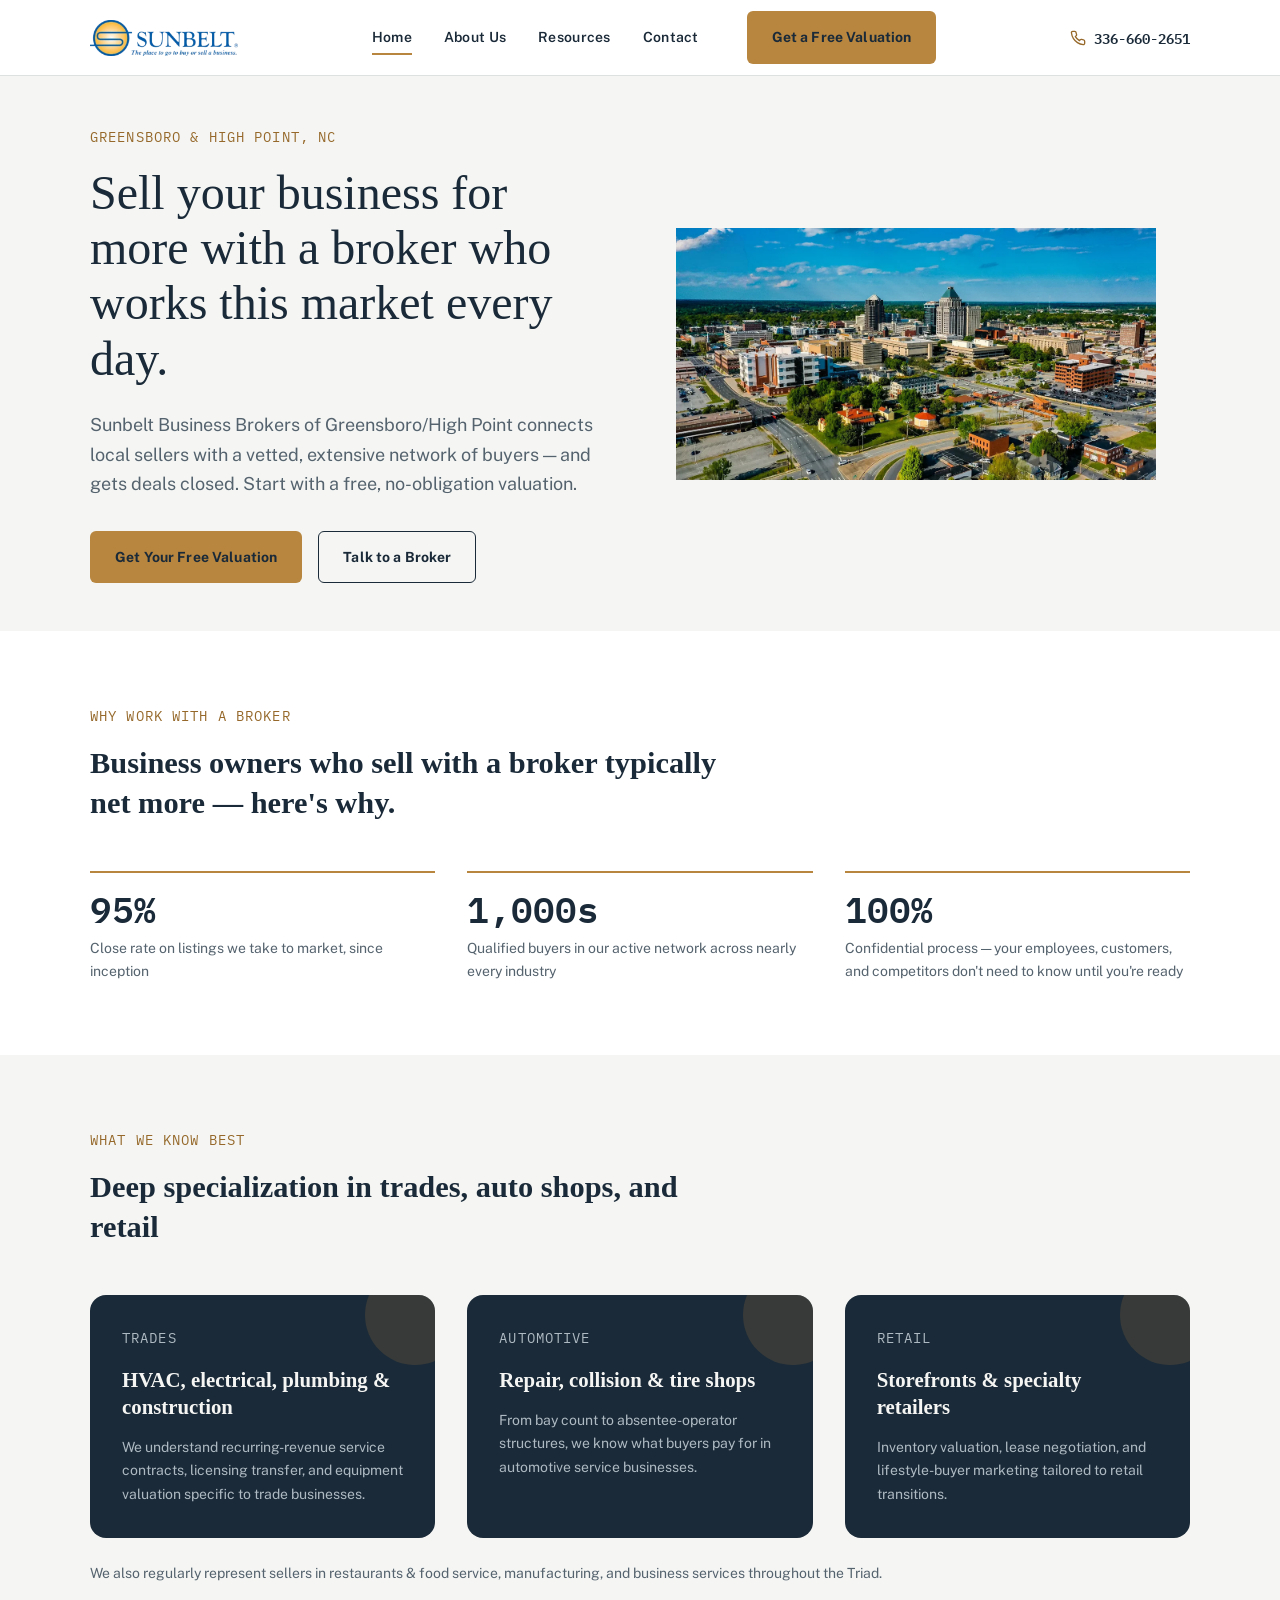
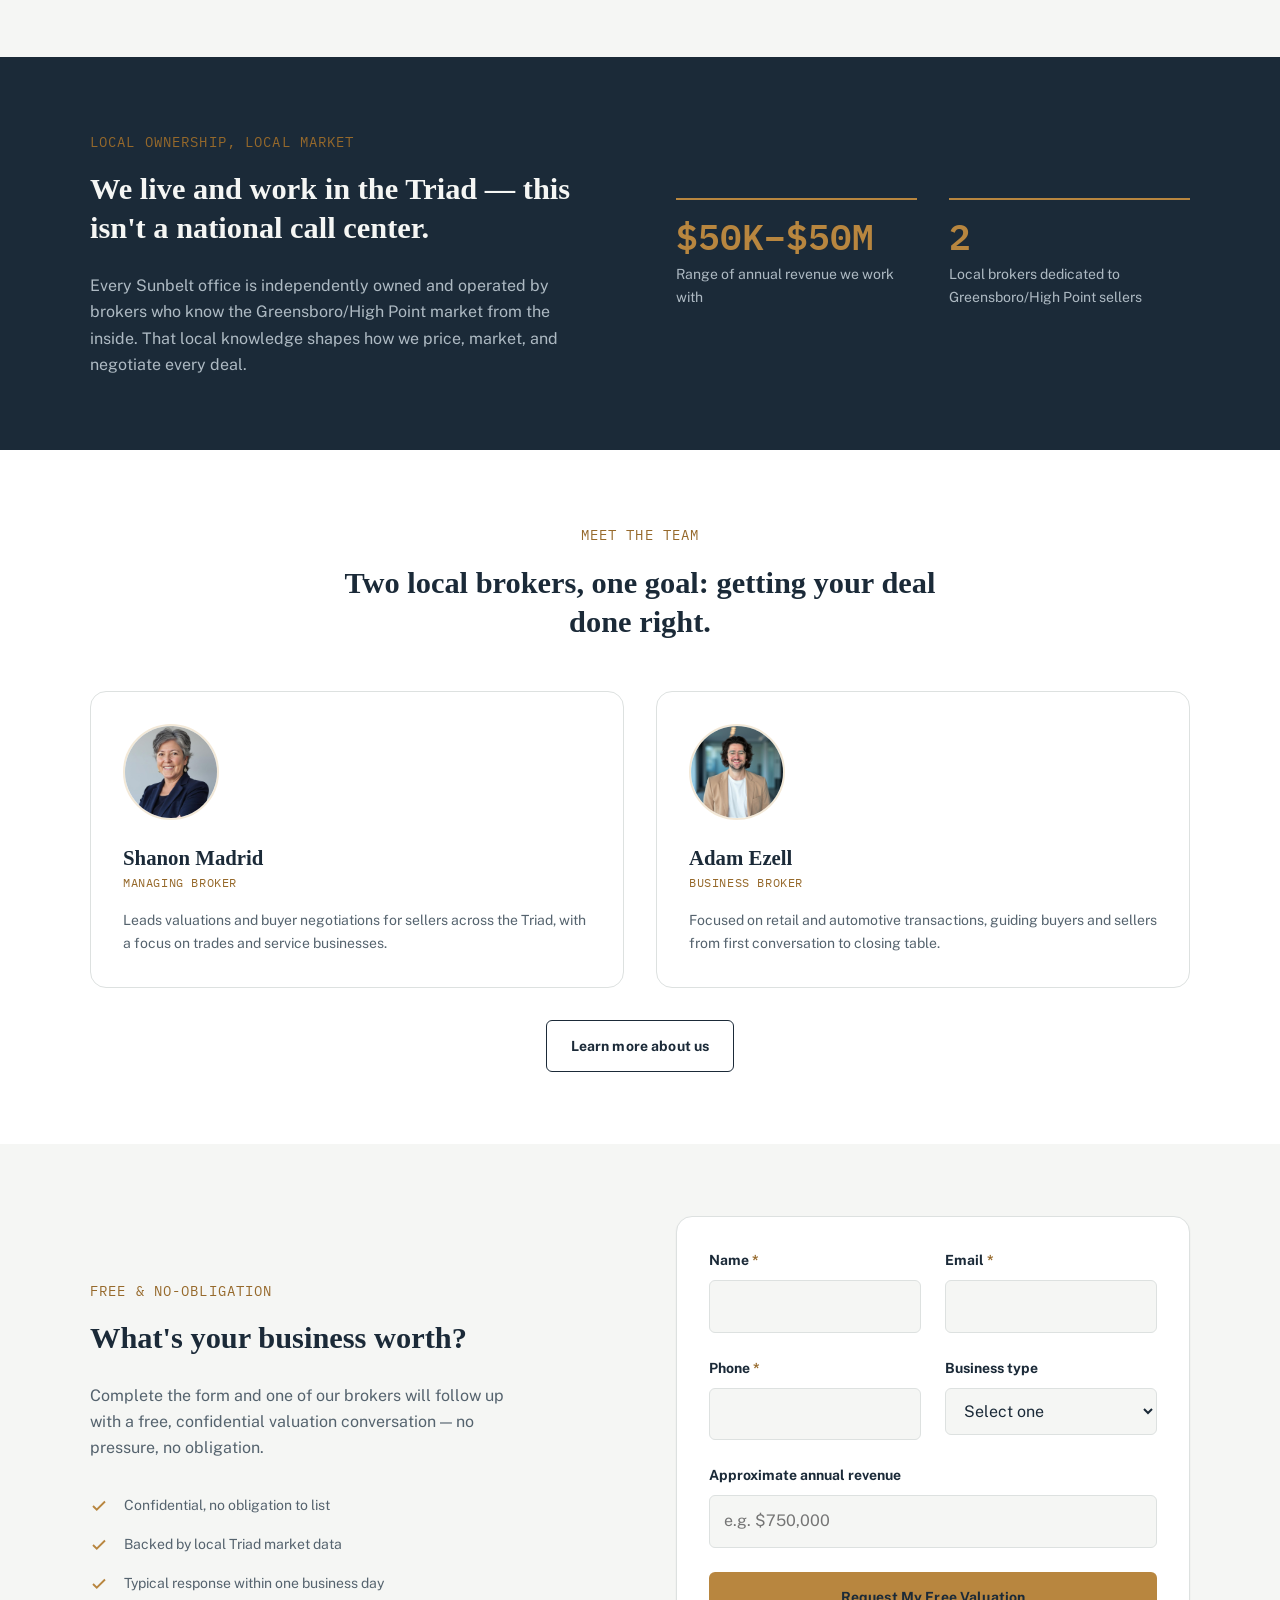
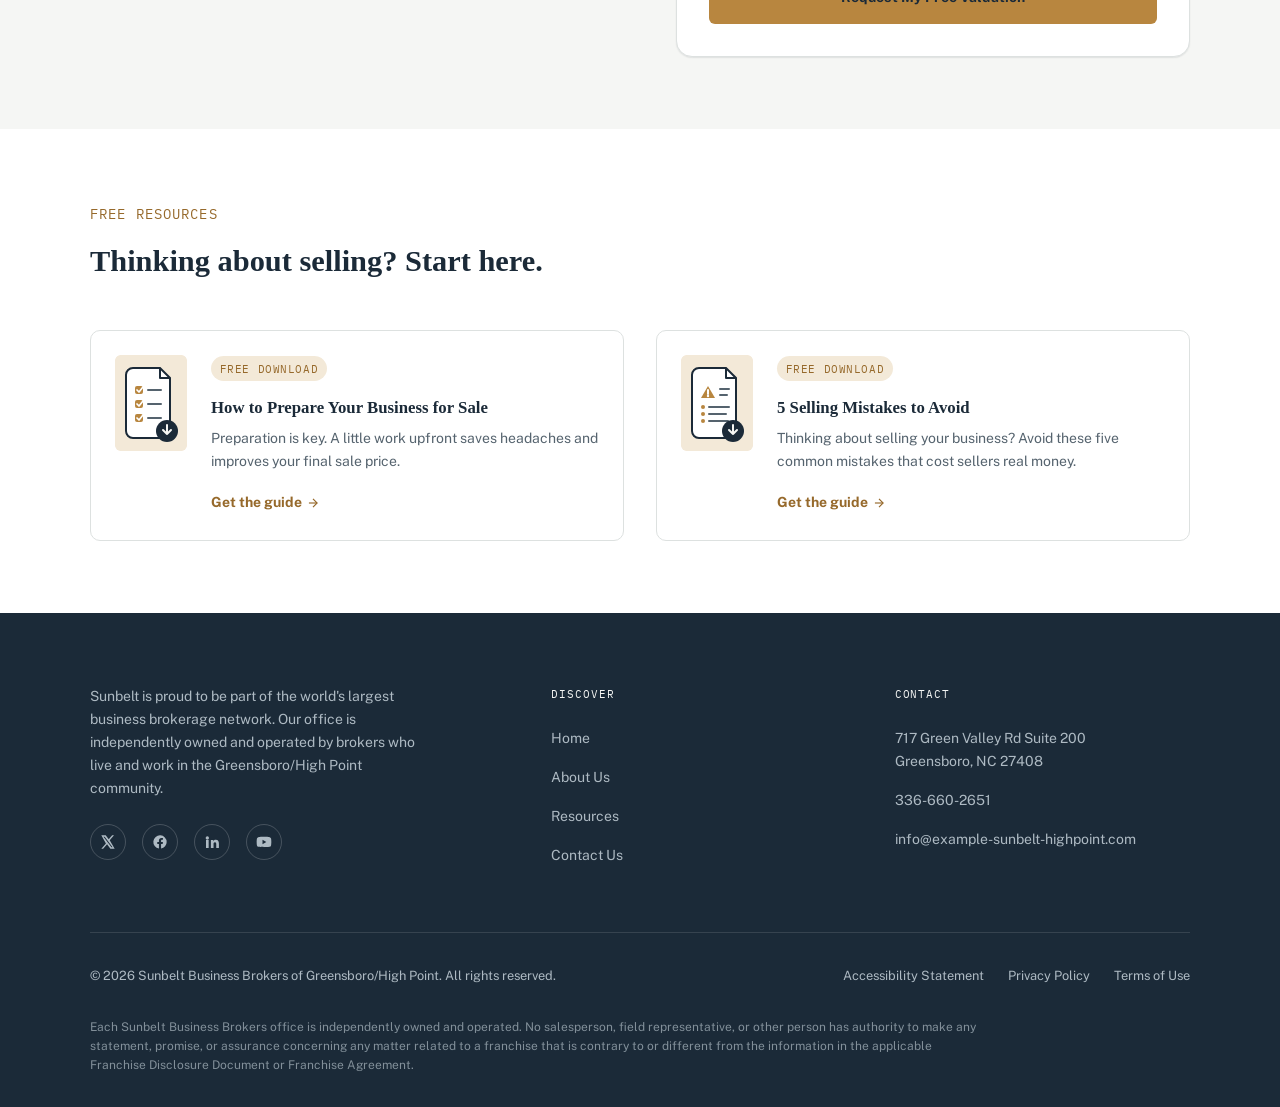
==== index.html @ 57db60cb "Revert "Replaced email contact in footers GPT" This reverts commit 10b3b27d8c8fbb557c3297d8c9dc32a4c" ====
<!DOCTYPE html>
<html lang="en">
<head>
  <meta charset="UTF-8">
  <meta name="viewport" content="width=device-width, initial-scale=1.0">
  <title>Sunbelt Business Brokers of Greensboro/High Point, NC | Sell for More With a Local Broker</title>
  <meta name="description" content="Get a free, no-obligation business valuation from Sunbelt Business Brokers of Greensboro/High Point. Local NC brokers specializing in trades, auto shops, and retail, backed by an extensive buyer network.">
  <link rel="canonical" href="https://www.example-sunbelt-highpoint.com/">

  <!-- Open Graph / social share -->
  <meta property="og:type" content="website">
  <meta property="og:title" content="Sunbelt Business Brokers of Greensboro/High Point, NC">
  <meta property="og:description" content="Get a free, no-obligation business valuation. Local NC brokers specializing in trades, auto shops, and retail.">
  <meta property="og:image" content="images/og-image.svg">
  <meta property="og:url" content="https://www.example-sunbelt-highpoint.com/">
  <meta name="twitter:card" content="summary_large_image">

  <link rel="icon" type="image/svg+xml" href="images/favicon.svg">

  <!-- Fonts: preconnect then swap-safe load -->
  <link rel="preconnect" href="https://fonts.googleapis.com">
  <link rel="preconnect" href="https://fonts.gstatic.com" crossorigin>
  <link href="https://fonts.googleapis.com/css2?family=Fraunces:wght@400;500;600&family=Public+Sans:wght@400;600;700&family=IBM+Plex+Mono:wght@400;600&display=swap" rel="stylesheet">

  <link rel="stylesheet" href="css/variables.css">
  <link rel="stylesheet" href="css/base.css">
  <link rel="stylesheet" href="css/layout.css">
  <link rel="stylesheet" href="css/components.css">
  <link rel="stylesheet" href="css/animations.css">

  <!-- LocalBusiness structured data -->
  <script type="application/ld+json">
  {
    "@context": "https://schema.org",
    "@type": "ProfessionalService",
    "name": "Sunbelt Business Brokers of Greensboro/High Point",
    "image": "https://www.example-sunbelt-highpoint.com/images/og-image.svg",
    "url": "https://www.example-sunbelt-highpoint.com/",
    "telephone": "+1-336-660-2651",
    "address": {
      "@type": "PostalAddress",
      "streetAddress": "717 Green Valley Rd Suite 200",
      "addressLocality": "Greensboro",
      "addressRegion": "NC",
      "postalCode": "27408",
      "addressCountry": "US"
    },
    "areaServed": ["Greensboro, NC", "High Point, NC", "Winston-Salem, NC", "North Carolina"],
    "priceRange": "$$"
  }
  </script>
</head>
<body data-page="home">
  <a class="skip-link" href="#main">Skip to content</a>

  <!-- ================= HEADER ================= -->
  <header class="site-header">
    <div class="container site-header__inner">
      <a class="site-header__brand" href="index.html">
        <img src="images/logo.png" alt="Sunbelt Business Brokers of Greensboro/High Point" width="180" height="40">
      </a>

      <nav class="site-nav" id="site-nav" aria-label="Primary">
        <ul class="site-nav__list">
          <li><a href="index.html" data-page="home">Home</a></li>
          <li><a href="about.html" data-page="about">About Us</a></li>
          <li><a href="resources.html" data-page="resources">Resources</a></li>
          <li><a href="contact.html" data-page="contact">Contact</a></li>
        </ul>
        <div class="cta-group">
          <a class="btn btn--primary" href="contact.html#valuation">Get a Free Valuation</a>
        </div>
      </nav>

      <div class="site-header__actions">
        <a class="header-phone" href="tel:3366602651" aria-label="Call us at 336-660-2651">
          <svg viewBox="0 0 24 24" fill="none" stroke="currentColor" stroke-width="2" aria-hidden="true"><path d="M22 16.92v3a2 2 0 0 1-2.18 2 19.79 19.79 0 0 1-8.63-3.07 19.5 19.5 0 0 1-6-6 19.79 19.79 0 0 1-3.07-8.67A2 2 0 0 1 4.11 2h3a2 2 0 0 1 2 1.72c.127.96.362 1.903.7 2.81a2 2 0 0 1-.45 2.11L8.09 9.91a16 16 0 0 0 6 6l1.27-1.27a2 2 0 0 1 2.11-.45c.907.338 1.85.573 2.81.7A2 2 0 0 1 22 16.92z"/></svg>
          <span>336-660-2651</span>
        </a>
        <button class="nav-toggle" type="button" data-nav-toggle aria-expanded="false" aria-controls="site-nav" aria-label="Open menu">
          <svg viewBox="0 0 24 24" fill="none" stroke="currentColor" stroke-width="2" aria-hidden="true"><line x1="3" y1="6" x2="21" y2="6"/><line x1="3" y1="12" x2="21" y2="12"/><line x1="3" y1="18" x2="21" y2="18"/></svg>
        </button>
      </div>
    </div>
  </header>

  <main id="main">

    <!-- ================= HERO ================= -->
    <section class="section--tight">
      <div class="container split">
        <div>
          <p class="eyebrow">Greensboro &amp; High Point, NC</p>
          <h1>Sell your business for more with a broker who works this market every day.</h1>
          <p class="text-lg text-secondary" style="margin-top: var(--space-3); max-width: 46ch;">
            Sunbelt Business Brokers of Greensboro/High Point connects local sellers with a vetted, extensive network of buyers &mdash; and gets deals closed. Start with a free, no-obligation valuation.
          </p>
          <div class="cta-group" style="margin-top: var(--space-4);">
            <a class="btn btn--primary" href="contact.html#valuation">Get Your Free Valuation</a>
            <a class="btn btn--secondary" href="tel:3366602651">Talk to a Broker</a>
          </div>
        </div>
        <div data-reveal>
          <img src="images/highpoint.jpeg" alt="Illustration of three connected points representing Greensboro, High Point, and Winston-Salem" width="480" height="480" loading="eager">
        </div>
      </div>
    </section>

    <!-- ================= WHY SELL WITH A BROKER ================= -->
    <section class="section--surface" aria-labelledby="why-broker-heading">
      <div class="container">
        <div class="section-head" data-reveal>
          <p class="eyebrow">Why work with a broker</p>
          <h2 id="why-broker-heading">Business owners who sell with a broker typically net more &mdash; here's why.</h2>
        </div>
        <div class="grid grid--3">
          <div class="stat" data-reveal>
            <span class="stat__value">95%</span>
            <span class="stat__label">Close rate on listings we take to market, since inception</span>
          </div>
          <div class="stat" data-reveal>
            <span class="stat__value">1,000s</span>
            <span class="stat__label">Qualified buyers in our active network across nearly every industry</span>
          </div>
          <div class="stat" data-reveal>
            <span class="stat__value">100%</span>
            <span class="stat__label">Confidential process &mdash; your employees, customers, and competitors don't need to know until you're ready</span>
          </div>
        </div>
      </div>
    </section>

    <!-- ================= SPECIALTIES ================= -->
    <section aria-labelledby="specialties-heading">
      <div class="container">
        <div class="section-head" data-reveal>
          <p class="eyebrow">What we know best</p>
          <h2 id="specialties-heading">Deep specialization in trades, auto shops, and retail</h2>
        </div>
        <div class="grid grid--3">
          <div class="specialty-card" data-reveal>
            <p class="specialty-card__eyebrow">Trades</p>
            <h3>HVAC, electrical, plumbing &amp; construction</h3>
            <p>We understand recurring-revenue service contracts, licensing transfer, and equipment valuation specific to trade businesses.</p>
          </div>
          <div class="specialty-card" data-reveal>
            <p class="specialty-card__eyebrow">Automotive</p>
            <h3>Repair, collision &amp; tire shops</h3>
            <p>From bay count to absentee-operator structures, we know what buyers pay for in automotive service businesses.</p>
          </div>
          <div class="specialty-card" data-reveal>
            <p class="specialty-card__eyebrow">Retail</p>
            <h3>Storefronts &amp; specialty retailers</h3>
            <p>Inventory valuation, lease negotiation, and lifestyle-buyer marketing tailored to retail transitions.</p>
          </div>
        </div>
        <p class="specialty-note">We also regularly represent sellers in restaurants &amp; food service, manufacturing, and business services throughout the Triad.</p>
      </div>
    </section>

    <!-- ================= LOCAL TRUST BAND ================= -->
    <section class="section--ink" aria-labelledby="local-heading">
      <div class="container">
        <div class="split">
          <div data-reveal>
            <p class="eyebrow">Local ownership, local market</p>
            <h2 id="local-heading">We live and work in the Triad &mdash; this isn't a national call center.</h2>
            <p style="margin-top: var(--space-3); color: var(--color-text-on-dark-secondary); max-width: 48ch;">
              Every Sunbelt office is independently owned and operated by brokers who know the Greensboro/High Point market from the inside. That local knowledge shapes how we price, market, and negotiate every deal.
            </p>
          </div>
          <div class="grid grid--2" data-reveal>
            <div class="stat">
              <span class="stat__value">$50K&ndash;$50M</span>
              <span class="stat__label">Range of annual revenue we work with</span>
            </div>
            <div class="stat">
              <span class="stat__value">2</span>
              <span class="stat__label">Local brokers dedicated to Greensboro/High Point sellers</span>
            </div>
          </div>
        </div>
      </div>
    </section>

    <!-- ================= TEAM TEASER ================= -->
    <section class="section--surface" aria-labelledby="team-heading">
      <div class="container">
        <div class="section-head center" data-reveal>
          <p class="eyebrow">Meet the team</p>
          <h2 id="team-heading">Two local brokers, one goal: getting your deal done right.</h2>
        </div>
        <div class="grid grid--2">
          <div class="bio-card" data-reveal>
            <div class="bio-card__photo">
              <img src="images/shanon.jpg" alt="Portrait of Shanon Madrid" width="96" height="96">
            </div>
            <h3 class="bio-card__name">Shanon Madrid</h3>
            <span class="bio-card__title">Managing Broker</span>
            <p class="text-secondary" style="font-size: var(--fs-small);">Leads valuations and buyer negotiations for sellers across the Triad, with a focus on trades and service businesses.</p>
          </div>
          <div class="bio-card" data-reveal>
            <div class="bio-card__photo">
              <img src="images/adam.jpg" alt="Portrait of the second broker" width="96" height="96">
            </div>
            <h3 class="bio-card__name">Adam Ezell</h3>
            <span class="bio-card__title">Business Broker</span>
            <p class="text-secondary" style="font-size: var(--fs-small);">Focused on retail and automotive transactions, guiding buyers and sellers from first conversation to closing table.</p>
          </div>
        </div>
        <p class="center" style="margin-top: var(--space-4);">
          <a class="btn btn--secondary" href="about.html">Learn more about us</a>
        </p>
      </div>
    </section>

    <!-- ================= VALUATION FORM ================= -->
    <section id="valuation" aria-labelledby="valuation-heading">
      <div class="container split">
        <div data-reveal>
          <p class="eyebrow">Free &amp; no-obligation</p>
          <h2 id="valuation-heading">What's your business worth?</h2>
          <p class="text-secondary" style="margin-top: var(--space-3); max-width: 42ch;">
            Complete the form and one of our brokers will follow up with a free, confidential valuation conversation &mdash; no pressure, no obligation.
          </p>
          <ul style="margin-top: var(--space-4); display: flex; flex-direction: column; gap: var(--space-2);">
            <li style="display:flex; gap: var(--space-2); align-items:flex-start;">
              <svg width="18" height="18" viewBox="0 0 24 24" fill="none" stroke="#b8863f" stroke-width="2.5" aria-hidden="true" style="flex-shrink:0; margin-top:3px;"><polyline points="20 6 9 17 4 12"/></svg>
              <span class="text-secondary" style="font-size:var(--fs-small);">Confidential, no obligation to list</span>
            </li>
            <li style="display:flex; gap: var(--space-2); align-items:flex-start;">
              <svg width="18" height="18" viewBox="0 0 24 24" fill="none" stroke="#b8863f" stroke-width="2.5" aria-hidden="true" style="flex-shrink:0; margin-top:3px;"><polyline points="20 6 9 17 4 12"/></svg>
              <span class="text-secondary" style="font-size:var(--fs-small);">Backed by local Triad market data</span>
            </li>
            <li style="display:flex; gap: var(--space-2); align-items:flex-start;">
              <svg width="18" height="18" viewBox="0 0 24 24" fill="none" stroke="#b8863f" stroke-width="2.5" aria-hidden="true" style="flex-shrink:0; margin-top:3px;"><polyline points="20 6 9 17 4 12"/></svg>
              <span class="text-secondary" style="font-size:var(--fs-small);">Typical response within one business day</span>
            </li>
          </ul>
        </div>

        <div class="form-card" data-reveal>
          <form
            id="valuation-form"
            data-async-form
            action="https://formspree.io/f/meeyodpe"
            method="POST"
            data-success-message="Thanks! Your valuation request is in. A broker will reach out within one business day.">

            <!-- Identifies which on-site form this submission came from, useful if
                 one Formspree form ID is shared across the site's forms. -->
            <input type="hidden" name="form_source" value="Home - Free Valuation">
            <!-- No-JS fallback redirect target -->
            <input type="hidden" name="_next" value="thanks.html">
            <!-- Honeypot spam trap (Formspree convention) -->
            <input type="text" name="_gotcha" class="hp-field" tabindex="-1" autocomplete="off" aria-hidden="true">

            <div class="form-row">
              <div class="field" data-field>
                <label for="val-name">Name <span class="required">*</span></label>
                <input type="text" id="val-name" name="name" required autocomplete="name">
                <p class="field-error" role="alert"></p>
              </div>
              <div class="field" data-field>
                <label for="val-email">Email <span class="required">*</span></label>
                <input type="email" id="val-email" name="email" required autocomplete="email">
                <p class="field-error" role="alert"></p>
              </div>
            </div>

            <div class="form-row">
              <div class="field" data-field>
                <label for="val-phone">Phone <span class="required">*</span></label>
                <input type="tel" id="val-phone" name="phone" required autocomplete="tel">
                <p class="field-error" role="alert"></p>
              </div>
              <div class="field" data-field>
                <label for="val-industry">Business type</label>
                <select id="val-industry" name="business_type">
                  <option value="">Select one</option>
                  <option>Trades (HVAC, electrical, plumbing, construction)</option>
                  <option>Automotive</option>
                  <option>Retail</option>
                  <option>Restaurants &amp; Food</option>
                  <option>Manufacturing</option>
                  <option>Business Services</option>
                  <option>Other</option>
                </select>
              </div>
            </div>

            <div class="field" data-field>
              <label for="val-revenue">Approximate annual revenue</label>
              <input type="text" id="val-revenue" name="annual_revenue" placeholder="e.g. $750,000" inputmode="numeric">
            </div>

            <button class="btn btn--primary btn--block" type="submit">
              <span data-btn-label>Request My Free Valuation</span>
              <span class="spinner" style="display:none;" aria-hidden="true"></span>
            </button>

            <div class="form-status" data-form-status>
              <svg viewBox="0 0 24 24" fill="none" stroke="currentColor" stroke-width="2" aria-hidden="true"><circle cx="12" cy="12" r="10"/><path d="M9 12l2 2 4-4"/></svg>
              <span data-status-text></span>
            </div>
          </form>
        </div>
      </div>
    </section>

    <!-- ================= RESOURCES TEASER ================= -->
    <section class="section--surface" aria-labelledby="resources-heading">
      <div class="container">
        <div class="section-head" data-reveal>
          <p class="eyebrow">Free resources</p>
          <h2 id="resources-heading">Thinking about selling? Start here.</h2>
        </div>
        <div class="grid grid--2">
          <div class="resource-card" data-reveal>
            <div class="resource-card__thumb">
              <img src="images/whitepaper-prepare.svg" alt="" width="72" height="96" loading="lazy">
            </div>
            <div class="resource-card__body">
              <span class="tag">Free download</span>
              <h3>How to Prepare Your Business for Sale</h3>
              <p>Preparation is key. A little work upfront saves headaches and improves your final sale price.</p>
              <a class="article-card__link" href="resources.html#prepare-business-for-sale">Get the guide
                <svg viewBox="0 0 24 24" fill="none" stroke="currentColor" stroke-width="2" aria-hidden="true"><line x1="5" y1="12" x2="19" y2="12"/><polyline points="12 5 19 12 12 19"/></svg>
              </a>
            </div>
          </div>
          <div class="resource-card" data-reveal>
            <div class="resource-card__thumb">
              <img src="images/whitepaper-mistakes.svg" alt="" width="72" height="96" loading="lazy">
            </div>
            <div class="resource-card__body">
              <span class="tag">Free download</span>
              <h3>5 Selling Mistakes to Avoid</h3>
              <p>Thinking about selling your business? Avoid these five common mistakes that cost sellers real money.</p>
              <a class="article-card__link" href="resources.html#selling-mistakes-to-avoid">Get the guide
                <svg viewBox="0 0 24 24" fill="none" stroke="currentColor" stroke-width="2" aria-hidden="true"><line x1="5" y1="12" x2="19" y2="12"/><polyline points="12 5 19 12 12 19"/></svg>
              </a>
            </div>
          </div>
        </div>
      </div>
    </section>

  </main>

  <!-- ================= STICKY MOBILE CTA BAR ================= -->
  <div class="mobile-cta-bar" data-mobile-cta>
    <a class="btn btn--secondary btn--sm" href="tel:3366602651">Call Now</a>
    <a class="btn btn--primary btn--sm" href="contact.html#valuation">Free Valuation</a>
  </div>

  <!-- ================= FOOTER ================= -->
  <footer class="site-footer">
    <div class="container">
      <div class="footer-grid">
        <div class="footer-brand">
          <!-- <img src="images/footerlogo.png" alt="Sunbelt Business Brokers of Greensboro/High Point" width="80" height="74"> -->          <p>Sunbelt is proud to be part of the world's largest business brokerage network. Our office is independently owned and operated by brokers who live and work in the Greensboro/High Point community.</p>
          <div class="footer-social">
            <a href="https://x.com/SunbeltCorp" aria-label="Follow us on X"><svg viewBox="0 0 24 24" fill="currentColor" aria-hidden="true"><path d="M18.24 2H21l-6.4 7.32L22 22h-6.4l-5-6.56L4.7 22H2l6.86-7.84L2 2h6.56l4.52 6L18.24 2zm-1.12 18h1.7L7 4H5.2l12 16z"/></svg></a>
            <a href="https://www.facebook.com/" aria-label="Follow us on Facebook"><svg viewBox="0 0 24 24" fill="currentColor" aria-hidden="true"><path d="M22 12a10 10 0 1 0-11.6 9.9v-7H7.9V12h2.5V9.8c0-2.5 1.5-3.9 3.8-3.9 1.1 0 2.2.2 2.2.2v2.4h-1.2c-1.2 0-1.6.8-1.6 1.6V12h2.8l-.4 2.9h-2.4v7A10 10 0 0 0 22 12z"/></svg></a>
            <a href="https://www.linkedin.com/" aria-label="Follow us on LinkedIn"><svg viewBox="0 0 24 24" fill="currentColor" aria-hidden="true"><path d="M4.98 3.5a2.5 2.5 0 1 1 0 5 2.5 2.5 0 0 1 0-5zM3 9h4v12H3V9zm7 0h3.8v1.7h.05c.53-1 1.83-2 3.76-2 4 0 4.75 2.6 4.75 6.1V21h-4v-5.6c0-1.34-.02-3.07-1.87-3.07-1.88 0-2.17 1.47-2.17 2.98V21h-4V9z"/></svg></a>
            <a href="https://www.youtube.com/" aria-label="Follow us on YouTube"><svg viewBox="0 0 24 24" fill="currentColor" aria-hidden="true"><path d="M23 12s0-3.5-.45-5.2a3 3 0 0 0-2.1-2.1C18.7 4.2 12 4.2 12 4.2s-6.7 0-8.45.5a3 3 0 0 0-2.1 2.1C1 8.5 1 12 1 12s0 3.5.45 5.2a3 3 0 0 0 2.1 2.1c1.75.5 8.45.5 8.45.5s6.7 0 8.45-.5a3 3 0 0 0 2.1-2.1C23 15.5 23 12 23 12zM9.75 15.4V8.6L15.5 12l-5.75 3.4z"/></svg></a>
          </div>
        </div>

        <div>
          <p class="footer-heading">Discover</p>
          <ul class="footer-links">
            <li><a href="index.html">Home</a></li>
            <li><a href="about.html">About Us</a></li>
            <li><a href="resources.html">Resources</a></li>
            <li><a href="contact.html">Contact Us</a></li>
          </ul>
        </div>

        <div>
          <p class="footer-heading">Contact</p>
          <ul class="footer-links">
            <li>717 Green Valley Rd Suite 200<br>Greensboro, NC 27408</li>
            <li><a href="tel:3366602651">336-660-2651</a></li>
            <li><a href="mailto:info@example-sunbelt-highpoint.com">info@example-sunbelt-highpoint.com</a></li>
          </ul>
        </div>
      </div>

      <div class="footer-bottom">
        <p>&copy; <span data-year>2026</span> Sunbelt Business Brokers of Greensboro/High Point. All rights reserved.</p>
        <div class="footer-legal">
          <a href="https://www.sunbeltnetwork.com/accessibility-statement/">Accessibility Statement</a>
          <a href="https://www.sunbeltnetwork.com/privacy-policy/">Privacy Policy</a>
          <a href="https://www.sunbeltnetwork.com/terms/">Terms of Use</a>
        </div>
      </div>

      <p class="footer-disclaimer">
        Each Sunbelt Business Brokers office is independently owned and operated. No salesperson, field representative, or other person has authority to make any statement, promise, or assurance concerning any matter related to a franchise that is contrary to or different from the information in the applicable Franchise Disclosure Document or Franchise Agreement.
      </p>
    </div>
  </footer>

  <script src="js/main.js"></script>
  <script src="js/forms.js"></script>
</body>
</html>
---- css/variables.css ----
/* ==========================================================================
   DESIGN TOKENS
   Single source of truth for color, type, spacing and layout values.
   Every other CSS file references these variables instead of raw values.
   ========================================================================== */

:root {
  /* ---- Color: brand ---- */
  --color-ink: #1b2a38;          /* primary text, header/footer background */
  --color-ink-700: #253745;      /* lighter navy, secondary surfaces */
  --color-ink-600: #33495c;      /* hover state on navy surfaces */
  --color-brass: #b8863f;        /* accent: CTAs, links, stat highlights */
  --color-brass-dark: #96692b;   /* accent hover/active */
  --color-brass-tint: #f3e9d8;   /* very light accent background */

  /* ---- Color: neutrals ---- */
  --color-paper: #f5f6f4;        /* page background, cool off-white */
  --color-surface: #ffffff;      /* card/form surfaces */
  --color-line: #dde1e0;         /* hairline borders/dividers */
  --color-text: #1b2a38;         /* body text (matches ink) */
  --color-text-secondary: #55636e; /* meta text, captions */
  --color-text-on-dark: #f5f6f4; /* text on navy backgrounds */
  --color-text-on-dark-secondary: #aebac3;

  /* ---- Color: feedback ---- */
  --color-success: #2f7d5c;
  --color-success-tint: #e6f2ec;
  --color-error: #b3432b;
  --color-error-tint: #fbeae6;

  /* ---- Typography ---- */
  --font-display: "Source Serif 4", Georgia, "Times New Roman", serif;
  --font-body: "Public Sans", -apple-system, BlinkMacSystemFont, "Segoe UI", Roboto, sans-serif;
  --font-mono: "IBM Plex Mono", "SFMono-Regular", Consolas, "Liberation Mono", monospace;

  --fs-h1: clamp(2rem, 1.5rem + 2.2vw, 3rem);
  --fs-h2: clamp(1.6rem, 1.35rem + 1.1vw, 1.9rem);
  --fs-h3: clamp(1.15rem, 1.05rem + 0.4vw, 1.3rem);
  --fs-body-lg: 1.125rem;
  --fs-body: 1rem;
  --fs-small: 0.875rem;
  --fs-stat: clamp(1.75rem, 1.5rem + 1vw, 2.25rem);

  --lh-tight: 1.15;
  --lh-heading: 1.3;
  --lh-body: 1.65;

  /* ---- Spacing scale (8px base) ---- */
  --space-1: 0.5rem;   /* 8px */
  --space-2: 1rem;     /* 16px */
  --space-3: 1.5rem;   /* 24px */
  --space-4: 2rem;     /* 32px */
  --space-5: 3rem;     /* 48px */
  --space-6: 4.5rem;   /* 72px */
  --space-7: 6rem;     /* 96px */

  /* ---- Layout ---- */
  --container-max: 1180px;
  --container-pad: clamp(1.25rem, 4vw, 2.5rem);
  --radius-sm: 6px;
  --radius-md: 10px;
  --radius-lg: 16px;

  /* ---- Motion ---- */
  --ease-standard: cubic-bezier(0.2, 0.6, 0.2, 1);
  --duration-fast: 150ms;
  --duration-base: 250ms;
  --duration-slow: 400ms;

  /* ---- Elevation ---- */
  --shadow-sm: 0 1px 2px rgba(27, 42, 56, 0.06), 0 1px 1px rgba(27, 42, 56, 0.04);
  --shadow-md: 0 8px 24px rgba(27, 42, 56, 0.08), 0 2px 6px rgba(27, 42, 56, 0.05);
  --shadow-lg: 0 20px 48px rgba(27, 42, 56, 0.14);

  /* ---- Header height (used to offset sticky elements / anchor scrolling) ---- */
  --header-height: 76px;
}
---- css/base.css ----
/* ==========================================================================
   BASE
   Reset + default element styling + utility classes.
   No component-specific or layout-specific rules here.
   ========================================================================== */

*,
*::before,
*::after {
  box-sizing: border-box;
}

html {
  scroll-behavior: smooth;
  -webkit-text-size-adjust: 100%;
}

@media (prefers-reduced-motion: reduce) {
  html {
    scroll-behavior: auto;
  }
}

body {
  margin: 0;
  font-family: var(--font-body);
  font-size: var(--fs-body);
  line-height: var(--lh-body);
  color: var(--color-text);
  background-color: var(--color-paper);
  -webkit-font-smoothing: antialiased;
  text-rendering: optimizeLegibility;
}

img,
svg,
picture {
  max-width: 100%;
  display: block;
  height: auto;
}

img {
  color: transparent; /* hide alt text ugliness while loading */
}

a {
  color: inherit;
  text-decoration: none;
}

ul,
ol {
  margin: 0;
  padding: 0;
  list-style: none;
}

button {
  font: inherit;
  color: inherit;
  background: none;
  border: none;
  cursor: pointer;
}

input,
textarea,
select {
  font: inherit;
  color: inherit;
}

h1, h2, h3, h4 {
  font-family: var(--font-display);
  line-height: var(--lh-heading);
  margin: 0;
  font-weight: 600;
  color: var(--color-ink);
}

h1 { font-size: var(--fs-h1); line-height: var(--lh-tight); font-weight: 500; }
h2 { font-size: var(--fs-h2); }
h3 { font-size: var(--fs-h3); }

p {
  margin: 0;
}

/* ---- Focus visibility (accessibility baseline) ---- */
:focus-visible {
  outline: 3px solid var(--color-brass);
  outline-offset: 3px;
  border-radius: 2px;
}

/* Remove default focus ring only when a visible one is provided above */
:focus:not(:focus-visible) {
  outline: none;
}

/* ---- Skip link ---- */
.skip-link {
  position: absolute;
  left: var(--space-2);
  top: -100px;
  background: var(--color-ink);
  color: var(--color-text-on-dark);
  padding: var(--space-2) var(--space-3);
  border-radius: var(--radius-sm);
  z-index: 1000;
  transition: top var(--duration-base) var(--ease-standard);
}

.skip-link:focus {
  top: var(--space-2);
}

/* ---- Selection ---- */
::selection {
  background: var(--color-brass-tint);
  color: var(--color-ink);
}

/* ---- Utility classes ---- */
.visually-hidden {
  position: absolute !important;
  width: 1px; height: 1px;
  padding: 0; margin: -1px;
  overflow: hidden;
  clip: rect(0, 0, 0, 0);
  white-space: nowrap;
  border: 0;
}

.eyebrow {
  font-family: var(--font-mono);
  font-size: var(--fs-small);
  letter-spacing: 0.08em;
  text-transform: uppercase;
  color: var(--color-brass-dark);
  display: inline-flex;
  align-items: center;
  gap: var(--space-1);
  margin-bottom: var(--space-2);
}

.text-secondary {
  color: var(--color-text-secondary);
}

.text-lg {
  font-size: var(--fs-body-lg);
}

.center {
  text-align: center;
}

.mt-0 { margin-top: 0; }
---- css/layout.css ----
/* ==========================================================================
   LAYOUT
   Structural rules: containers, header, footer, section spacing, grids.
   ========================================================================== */

.container {
  width: 100%;
  max-width: var(--container-max);
  margin-inline: auto;
  padding-inline: var(--container-pad);
}

.container--narrow {
  max-width: 760px;
}

section {
  padding-block: var(--space-6);
}

@media (max-width: 640px) {
  section {
    padding-block: var(--space-5);
  }
}

.section--tight {
  padding-block: var(--space-5);
}

.section--surface {
  background-color: var(--color-surface);
}

.section--ink {
  background-color: var(--color-ink);
  color: var(--color-text-on-dark);
}

.section--ink h2,
.section--ink h3 {
  color: var(--color-text-on-dark);
}

.section-head {
  max-width: 640px;
  margin-bottom: var(--space-5);
}

.section-head.center {
  margin-inline: auto;
}

/* ---- Site header ---- */
.site-header {
  position: sticky;
  top: 0;
  z-index: 100;
  background-color: var(--color-surface);
  border-bottom: 1px solid var(--color-line);
  height: var(--header-height);
}

.site-header__inner {
  height: 100%;
  display: flex;
  align-items: center;
  justify-content: space-between;
  gap: var(--space-3);
}

.site-header__brand {
  display: flex;
  align-items: center;
  gap: var(--space-2);
  flex-shrink: 0;
}

.site-header__brand img {
  height: 36px;
  width: auto;
}

.site-header__brand-text {
  font-family: var(--font-display);
  font-size: 1.05rem;
  font-weight: 600;
  color: var(--color-ink);
  line-height: 1.15;
}

.site-header__brand-text span {
  display: block;
  font-family: var(--font-mono);
  font-size: 0.65rem;
  letter-spacing: 0.08em;
  text-transform: uppercase;
  color: var(--color-text-secondary);
  font-weight: 400;
}

.site-nav {
  display: flex;
  align-items: center;
  gap: var(--space-5);
}

.site-nav__list {
  display: flex;
  gap: var(--space-4);
}

.site-nav__list a {
  font-size: var(--fs-small);
  font-weight: 600;
  letter-spacing: 0.02em;
  padding-block: var(--space-1);
  border-bottom: 2px solid transparent;
  transition: border-color var(--duration-fast) var(--ease-standard);
}

.site-nav__list a:hover,
.site-nav__list a[aria-current="page"] {
  border-color: var(--color-brass);
}

.site-header__actions {
  display: flex;
  align-items: center;
  gap: var(--space-3);
}

.header-phone {
  display: flex;
  align-items: center;
  gap: var(--space-1);
  font-family: var(--font-mono);
  font-size: var(--fs-small);
  font-weight: 600;
  white-space: nowrap;
}

.header-phone svg {
  width: 16px;
  height: 16px;
  flex-shrink: 0;
  color: var(--color-brass-dark);
}

.nav-toggle {
  display: none;
  padding: var(--space-1);
}

.nav-toggle svg {
  width: 26px;
  height: 26px;
}

/* ---- Mobile header ---- */
@media (max-width: 860px) {
  .site-nav {
    position: fixed;
    inset: var(--header-height) 0 0 0;
    background: var(--color-surface);
    flex-direction: column;
    align-items: stretch;
    justify-content: flex-start;
    padding: var(--space-4) var(--container-pad);
    transform: translateY(-8px);
    opacity: 0;
    pointer-events: none;
    transition: opacity var(--duration-base) var(--ease-standard),
                transform var(--duration-base) var(--ease-standard);
    gap: var(--space-4);
  }

  .site-nav.is-open {
    opacity: 1;
    transform: translateY(0);
    pointer-events: auto;
  }

  .site-nav__list {
    flex-direction: column;
    gap: var(--space-3);
  }

  .site-nav__list a {
    font-size: 1.1rem;
    display: block;
  }

  .site-header__actions .btn {
    width: 100%;
    justify-content: center;
  }

  .nav-toggle {
    display: inline-flex;
  }
}

@media (min-width: 861px) {
  .nav-toggle { display: none; }
}

/* ---- Sticky mobile CTA bar ---- */
.mobile-cta-bar {
  position: fixed;
  bottom: 0;
  left: 0;
  right: 0;
  z-index: 90;
  display: none;
  background: var(--color-surface);
  border-top: 1px solid var(--color-line);
  padding: var(--space-2) var(--container-pad);
  gap: var(--space-2);
  box-shadow: 0 -4px 16px rgba(27, 42, 56, 0.08);
  transform: translateY(100%);
  transition: transform var(--duration-base) var(--ease-standard);
}

.mobile-cta-bar.is-visible {
  transform: translateY(0);
}

@media (max-width: 640px) {
  .mobile-cta-bar {
    display: flex;
  }
  body {
    padding-bottom: 76px; /* room for the bar so footer isn't hidden */
  }
}

.mobile-cta-bar a {
  flex: 1;
  text-align: center;
}

/* ---- Footer ---- */
.site-footer {
  background-color: var(--color-ink);
  color: var(--color-text-on-dark-secondary);
  padding-block: var(--space-6) var(--space-4);
}

.site-footer a {
  color: var(--color-text-on-dark-secondary);
}

.site-footer a:hover {
  color: var(--color-text-on-dark);
}

.footer-grid {
  display: grid;
  grid-template-columns: 1.4fr 1fr 1fr;
  gap: var(--space-5);
  padding-bottom: var(--space-5);
  border-bottom: 1px solid rgba(245, 246, 244, 0.12);
}

@media (max-width: 760px) {
  .footer-grid {
    grid-template-columns: 1fr;
    gap: var(--space-4);
  }
}

.footer-brand img {
  height: 32px;
  margin-bottom: var(--space-2);
}

.footer-brand p {
  max-width: 340px;
  font-size: var(--fs-small);
  line-height: var(--lh-body);
}

.footer-heading {
  font-family: var(--font-mono);
  font-size: 0.7rem;
  letter-spacing: 0.08em;
  text-transform: uppercase;
  color: var(--color-text-on-dark);
  margin-bottom: var(--space-3);
}

.footer-links li {
  margin-bottom: var(--space-2);
  font-size: var(--fs-small);
}

.footer-social {
  display: flex;
  gap: var(--space-2);
  margin-top: var(--space-3);
}

.footer-social a {
  width: 36px;
  height: 36px;
  display: inline-flex;
  align-items: center;
  justify-content: center;
  border: 1px solid rgba(245, 246, 244, 0.2);
  border-radius: 50%;
  transition: border-color var(--duration-fast) var(--ease-standard),
              background-color var(--duration-fast) var(--ease-standard);
}

.footer-social a:hover {
  border-color: var(--color-brass);
  background-color: rgba(184, 134, 63, 0.12);
}

.footer-social svg {
  width: 16px;
  height: 16px;
}

.footer-bottom {
  padding-top: var(--space-4);
  display: flex;
  flex-wrap: wrap;
  justify-content: space-between;
  gap: var(--space-2);
  font-size: 0.8rem;
}

.footer-legal {
  display: flex;
  flex-wrap: wrap;
  gap: var(--space-3);
}

.footer-disclaimer {
  font-size: 0.75rem;
  line-height: 1.6;
  color: rgba(174, 186, 195, 0.7);
  margin-top: var(--space-4);
  max-width: 900px;
}

/* ---- Grid helpers ---- */
.grid {
  display: grid;
  gap: var(--space-4);
}

.grid--3 {
  grid-template-columns: repeat(3, 1fr);
}

.grid--2 {
  grid-template-columns: repeat(2, 1fr);
}

@media (max-width: 860px) {
  .grid--3 {
    grid-template-columns: repeat(2, 1fr);
  }
}

@media (max-width: 640px) {
  .grid--3,
  .grid--2 {
    grid-template-columns: 1fr;
  }
}

.split {
  display: grid;
  grid-template-columns: 1fr 1fr;
  gap: var(--space-6);
  align-items: center;
}

@media (max-width: 860px) {
  .split {
    grid-template-columns: 1fr;
    gap: var(--space-5);
  }
}
---- css/components.css ----
/* ==========================================================================
   COMPONENTS
   Reusable UI pieces used across two or more pages.
   ========================================================================== */

/* ---- Buttons ---- */
.btn {
  display: inline-flex;
  align-items: center;
  justify-content: center;
  gap: var(--space-1);
  padding: 0.85rem 1.5rem;
  border-radius: var(--radius-sm);
  font-size: var(--fs-small);
  font-weight: 700;
  letter-spacing: 0.01em;
  transition: background-color var(--duration-fast) var(--ease-standard),
              color var(--duration-fast) var(--ease-standard),
              border-color var(--duration-fast) var(--ease-standard),
              transform var(--duration-fast) var(--ease-standard);
  border: 1px solid transparent;
  cursor: pointer;
}

.btn:active {
  transform: translateY(1px);
}

.btn--primary {
  background-color: var(--color-brass);
  color: var(--color-ink);
}

.btn--primary:hover {
  background-color: var(--color-brass-dark);
  color: var(--color-text-on-dark);
}

.btn--secondary {
  background-color: transparent;
  color: var(--color-ink);
  border-color: var(--color-ink);
}

.btn--secondary:hover {
  background-color: var(--color-ink);
  color: var(--color-text-on-dark);
}

.btn--on-dark {
  background-color: transparent;
  color: var(--color-text-on-dark);
  border-color: rgba(245, 246, 244, 0.4);
}

.btn--on-dark:hover {
  background-color: rgba(245, 246, 244, 0.1);
  border-color: var(--color-text-on-dark);
}

.btn--block {
  width: 100%;
}

.btn--sm {
  padding: 0.6rem 1.1rem;
  font-size: 0.8rem;
}

.btn svg {
  width: 16px;
  height: 16px;
}

.cta-group {
  display: flex;
  flex-wrap: wrap;
  gap: var(--space-2);
}

/* ---- Triad mark (signature graphic) ---- */
.triad-mark {
  color: var(--color-brass);
}

.triad-divider {
  display: flex;
  align-items: center;
  justify-content: center;
  gap: var(--space-2);
  margin-block: var(--space-2);
  color: var(--color-brass);
}

.triad-divider::before,
.triad-divider::after {
  content: "";
  height: 1px;
  flex: 1;
  background: var(--color-line);
  max-width: 120px;
}

/* ---- Stat chip (ledger-entry style) ---- */
.stat {
  border-top: 2px solid var(--color-brass);
  padding-top: var(--space-2);
}

.stat__value {
  font-family: var(--font-mono);
  font-size: var(--fs-stat);
  font-weight: 600;
  color: var(--color-ink);
  display: block;
  line-height: 1.1;
}

.section--ink .stat__value {
  color: var(--color-brass);
}

.stat__label {
  font-size: var(--fs-small);
  color: var(--color-text-secondary);
  margin-top: var(--space-1);
  display: block;
}

.section--ink .stat__label {
  color: var(--color-text-on-dark-secondary);
}

/* ---- Value-prop / trust cards ---- */
.value-card {
  background: var(--color-surface);
  border: 1px solid var(--color-line);
  border-radius: var(--radius-md);
  padding: var(--space-4);
  height: 100%;
}

.value-card__icon {
  width: 40px;
  height: 40px;
  color: var(--color-brass-dark);
  margin-bottom: var(--space-2);
}

.value-card h3 {
  margin-bottom: var(--space-1);
}

.value-card p {
  color: var(--color-text-secondary);
  font-size: var(--fs-small);
}

/* ---- Specialty cards (Trades / Auto / Retail) ---- */
.specialty-card {
  position: relative;
  background: var(--color-ink);
  color: var(--color-text-on-dark);
  border-radius: var(--radius-lg);
  padding: var(--space-4);
  height: 100%;
  overflow: hidden;
  transition: transform var(--duration-base) var(--ease-standard);
}

.specialty-card:hover {
  transform: translateY(-4px);
}

.specialty-card::after {
  content: "";
  position: absolute;
  top: -30px;
  right: -30px;
  width: 100px;
  height: 100px;
  border-radius: 50%;
  background: rgba(184, 134, 63, 0.18);
}

.specialty-card__eyebrow {
  font-family: var(--font-mono);
  font-size: 0.7rem;
  letter-spacing: 0.08em;
  text-transform: uppercase;
  color: var(--color-brass);
  position: relative;
  z-index: 1;
}

.specialty-card h3 {
  color: var(--color-text-on-dark);
  margin-block: var(--space-2);
  position: relative;
  z-index: 1;
}

.specialty-card p {
  color: var(--color-text-on-dark-secondary);
  font-size: var(--fs-small);
  position: relative;
  z-index: 1;
}

.specialty-note {
  margin-top: var(--space-3);
  font-size: var(--fs-small);
  color: var(--color-text-secondary);
}

/* ---- Bio card ---- */
.bio-card {
  background: var(--color-surface);
  border: 1px solid var(--color-line);
  border-radius: var(--radius-lg);
  padding: var(--space-4);
  height: 100%;
}

.bio-card__photo {
  width: 96px;
  height: 96px;
  border-radius: 50%;
  overflow: hidden;
  margin-bottom: var(--space-3);
  border: 2px solid var(--color-brass-tint);
}

.bio-card--full .bio-card__photo {
  width: 140px;
  height: 140px;
}

.bio-card__name {
  margin-bottom: 0.15rem;
}

.bio-card__title {
  font-family: var(--font-mono);
  font-size: 0.75rem;
  letter-spacing: 0.05em;
  text-transform: uppercase;
  color: var(--color-brass-dark);
  display: block;
  margin-bottom: var(--space-2);
}

.bio-card__bio p + p {
  margin-top: var(--space-2);
}

.bio-card__contact {
  margin-top: var(--space-3);
  display: flex;
  flex-direction: column;
  gap: var(--space-1);
  font-size: var(--fs-small);
}

.bio-card__contact a {
  display: inline-flex;
  align-items: center;
  gap: var(--space-1);
  font-weight: 600;
}

.bio-card__contact svg {
  width: 14px;
  height: 14px;
  color: var(--color-brass-dark);
}

.bio-card__credentials {
  margin-top: var(--space-2);
  font-size: 0.8rem;
  color: var(--color-text-secondary);
}

/* ---- Whitepaper / resource card ---- */
.resource-card {
  display: flex;
  gap: var(--space-3);
  background: var(--color-surface);
  border: 1px solid var(--color-line);
  border-radius: var(--radius-md);
  padding: var(--space-3);
  height: 100%;
  scroll-margin-top: calc(var(--header-height) + var(--space-3));
}

.resource-card__thumb {
  flex-shrink: 0;
  width: 72px;
  height: 96px;
  border-radius: var(--radius-sm);
  overflow: hidden;
  background: var(--color-brass-tint);
}

.resource-card__body h3 {
  font-size: 1.05rem;
  margin-bottom: var(--space-1);
}

.resource-card__body p {
  font-size: var(--fs-small);
  color: var(--color-text-secondary);
  margin-bottom: var(--space-2);
}

.tag {
  display: inline-block;
  font-family: var(--font-mono);
  font-size: 0.7rem;
  letter-spacing: 0.05em;
  text-transform: uppercase;
  color: var(--color-brass-dark);
  background: var(--color-brass-tint);
  padding: 0.2rem 0.55rem;
  border-radius: 999px;
  margin-bottom: var(--space-2);
}

/* ---- Article summary card ---- */
.article-card {
  padding-block: var(--space-3);
  border-bottom: 1px solid var(--color-line);
}

.article-card:last-child {
  border-bottom: none;
}

.article-card h3 {
  font-size: 1.05rem;
  margin-bottom: var(--space-1);
}

.article-card p {
  color: var(--color-text-secondary);
  font-size: var(--fs-small);
  margin-bottom: var(--space-1);
}

.article-card__link {
  font-size: var(--fs-small);
  font-weight: 700;
  color: var(--color-brass-dark);
  display: inline-flex;
  align-items: center;
  gap: 4px;
}

.article-card__link svg {
  width: 14px;
  height: 14px;
  transition: transform var(--duration-fast) var(--ease-standard);
}

.article-card__link:hover svg {
  transform: translateX(3px);
}

/* ---- CTA band ---- */
.cta-band {
  background: linear-gradient(135deg, var(--color-ink) 0%, var(--color-ink-700) 100%);
  color: var(--color-text-on-dark);
  border-radius: var(--radius-lg);
  padding: var(--space-5);
  display: flex;
  align-items: center;
  justify-content: space-between;
  gap: var(--space-4);
  flex-wrap: wrap;
}

.cta-band h2 {
  color: var(--color-text-on-dark);
  margin-bottom: var(--space-1);
}

.cta-band p {
  color: var(--color-text-on-dark-secondary);
}

/* ---- Forms ---- */
.form-card {
  background: var(--color-surface);
  border: 1px solid var(--color-line);
  border-radius: var(--radius-lg);
  padding: var(--space-4);
  box-shadow: var(--shadow-sm);
}

.form-row {
  display: grid;
  grid-template-columns: 1fr 1fr;
  gap: var(--space-3);
}

@media (max-width: 560px) {
  .form-row {
    grid-template-columns: 1fr;
  }
}

.field {
  margin-bottom: var(--space-3);
}

.field label {
  display: block;
  font-size: var(--fs-small);
  font-weight: 700;
  margin-bottom: var(--space-1);
  color: var(--color-ink);
}

.field .required {
  color: var(--color-brass-dark);
}

.field input,
.field textarea,
.field select {
  width: 100%;
  padding: 0.75rem 0.9rem;
  border: 1px solid var(--color-line);
  border-radius: var(--radius-sm);
  background: var(--color-paper);
  font-size: var(--fs-body);
  transition: border-color var(--duration-fast) var(--ease-standard),
              box-shadow var(--duration-fast) var(--ease-standard);
}

.field input:focus,
.field textarea:focus,
.field select:focus {
  border-color: var(--color-brass);
  box-shadow: 0 0 0 3px var(--color-brass-tint);
  outline: none;
}

.field textarea {
  min-height: 120px;
  resize: vertical;
}

.field-hint {
  font-size: 0.78rem;
  color: var(--color-text-secondary);
  margin-top: var(--space-1);
}

.field-error {
  font-size: 0.78rem;
  color: var(--color-error);
  margin-top: var(--space-1);
  display: none;
}

.field.has-error input,
.field.has-error textarea,
.field.has-error select {
  border-color: var(--color-error);
}

.field.has-error .field-error {
  display: block;
}

.checkbox-field {
  display: flex;
  align-items: flex-start;
  gap: var(--space-2);
  font-size: var(--fs-small);
  color: var(--color-text-secondary);
}

.checkbox-field input {
  width: 18px;
  height: 18px;
  margin-top: 2px;
  flex-shrink: 0;
}

/* Honeypot field - hidden from sighted and screen-reader users, present for bots */
.hp-field {
  position: absolute;
  left: -9999px;
  width: 1px;
  height: 1px;
  overflow: hidden;
}

.form-status {
  display: none;
  align-items: flex-start;
  gap: var(--space-2);
  padding: var(--space-3);
  border-radius: var(--radius-md);
  margin-top: var(--space-3);
  font-size: var(--fs-small);
}

.form-status.is-visible {
  display: flex;
}

.form-status--success {
  background: var(--color-success-tint);
  color: var(--color-success);
}

.form-status--error {
  background: var(--color-error-tint);
  color: var(--color-error);
}

.form-status svg {
  width: 20px;
  height: 20px;
  flex-shrink: 0;
}

/* ---- Info panel (contact page) ---- */
.info-panel {
  background: var(--color-ink);
  color: var(--color-text-on-dark);
  border-radius: var(--radius-lg);
  padding: var(--space-4);
}

.info-panel h3 {
  color: var(--color-text-on-dark);
  margin-bottom: var(--space-3);
}

.info-row {
  display: flex;
  gap: var(--space-2);
  align-items: flex-start;
  margin-bottom: var(--space-3);
}

.info-row svg {
  width: 20px;
  height: 20px;
  color: var(--color-brass);
  flex-shrink: 0;
  margin-top: 2px;
}

.info-row a,
.info-row p {
  color: var(--color-text-on-dark-secondary);
  font-size: var(--fs-small);
}

.info-row a:hover {
  color: var(--color-text-on-dark);
}

/* ---- Modal (whitepaper email gate) ---- */
.modal-overlay {
  position: fixed;
  inset: 0;
  background: rgba(27, 42, 56, 0.55);
  display: none;
  align-items: center;
  justify-content: center;
  padding: var(--space-3);
  z-index: 200;
}

.modal-overlay.is-open {
  display: flex;
}

.modal {
  background: var(--color-surface);
  border-radius: var(--radius-lg);
  padding: var(--space-4);
  max-width: 440px;
  width: 100%;
  position: relative;
  box-shadow: var(--shadow-lg);
}

.modal-close {
  position: absolute;
  top: var(--space-2);
  right: var(--space-2);
  padding: var(--space-1);
}

.modal-close svg {
  width: 20px;
  height: 20px;
}

/* ---- Breadcrumb-free page intro ---- */
.page-intro {
  max-width: 700px;
}

.page-intro .eyebrow {
  margin-bottom: var(--space-2);
}
---- css/animations.css ----
/* ==========================================================================
   ANIMATIONS
   Small, purposeful motion only. Everything here is disabled for users
   who have requested reduced motion at the OS level.
   ========================================================================== */

@keyframes fade-up {
  from {
    opacity: 0;
    transform: translateY(16px);
  }
  to {
    opacity: 1;
    transform: translateY(0);
  }
}

/* Elements with [data-reveal] start hidden and are revealed by main.js
   toggling the .is-revealed class via IntersectionObserver. */
[data-reveal] {
  opacity: 0;
  transform: translateY(16px);
  transition: opacity var(--duration-slow) var(--ease-standard),
              transform var(--duration-slow) var(--ease-standard);
}

[data-reveal].is-revealed {
  opacity: 1;
  transform: translateY(0);
}

@media (prefers-reduced-motion: reduce) {
  [data-reveal] {
    opacity: 1;
    transform: none;
    transition: none;
  }
}

/* Spinner used briefly on form submit */
.spinner {
  width: 16px;
  height: 16px;
  border: 2px solid currentColor;
  border-right-color: transparent;
  border-radius: 50%;
  display: inline-block;
  animation: spin 700ms linear infinite;
}

@keyframes spin {
  to { transform: rotate(360deg); }
}

@media (prefers-reduced-motion: reduce) {
  .spinner {
    animation-duration: 1400ms;
  }
}
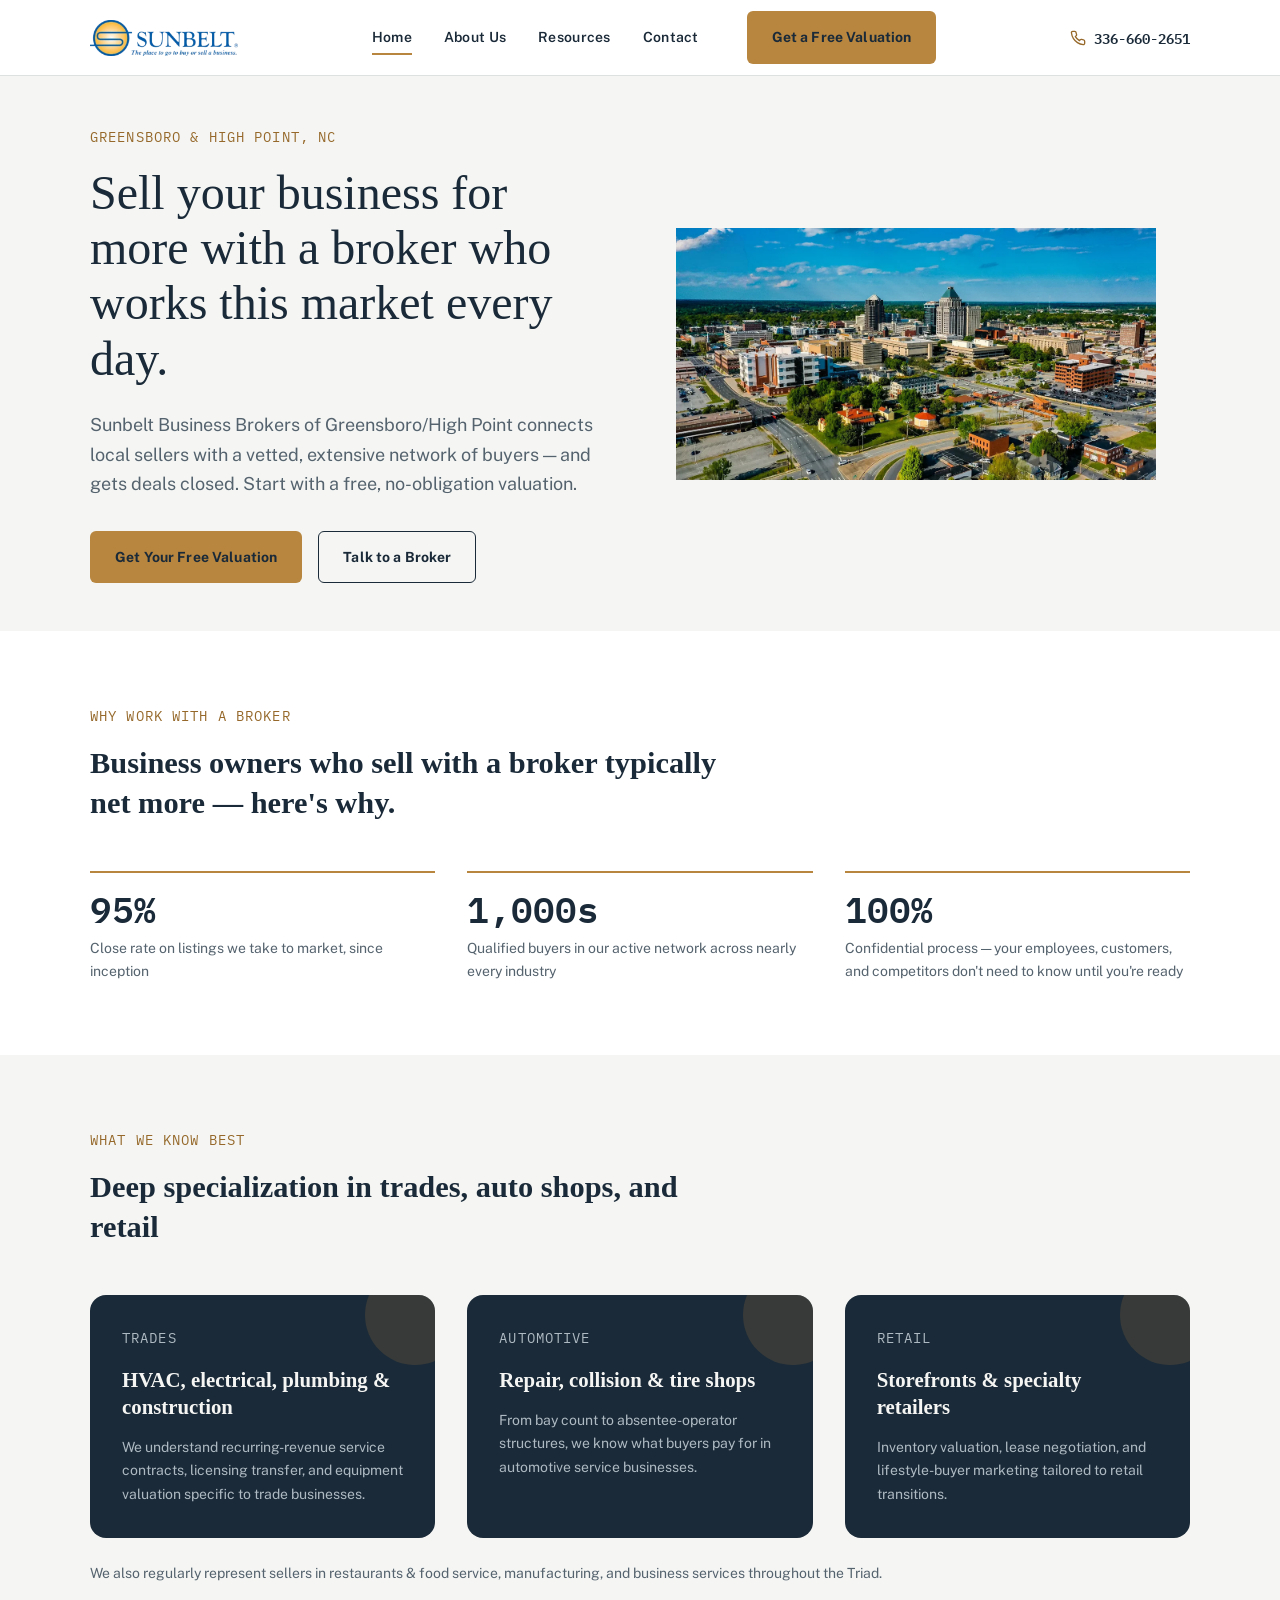
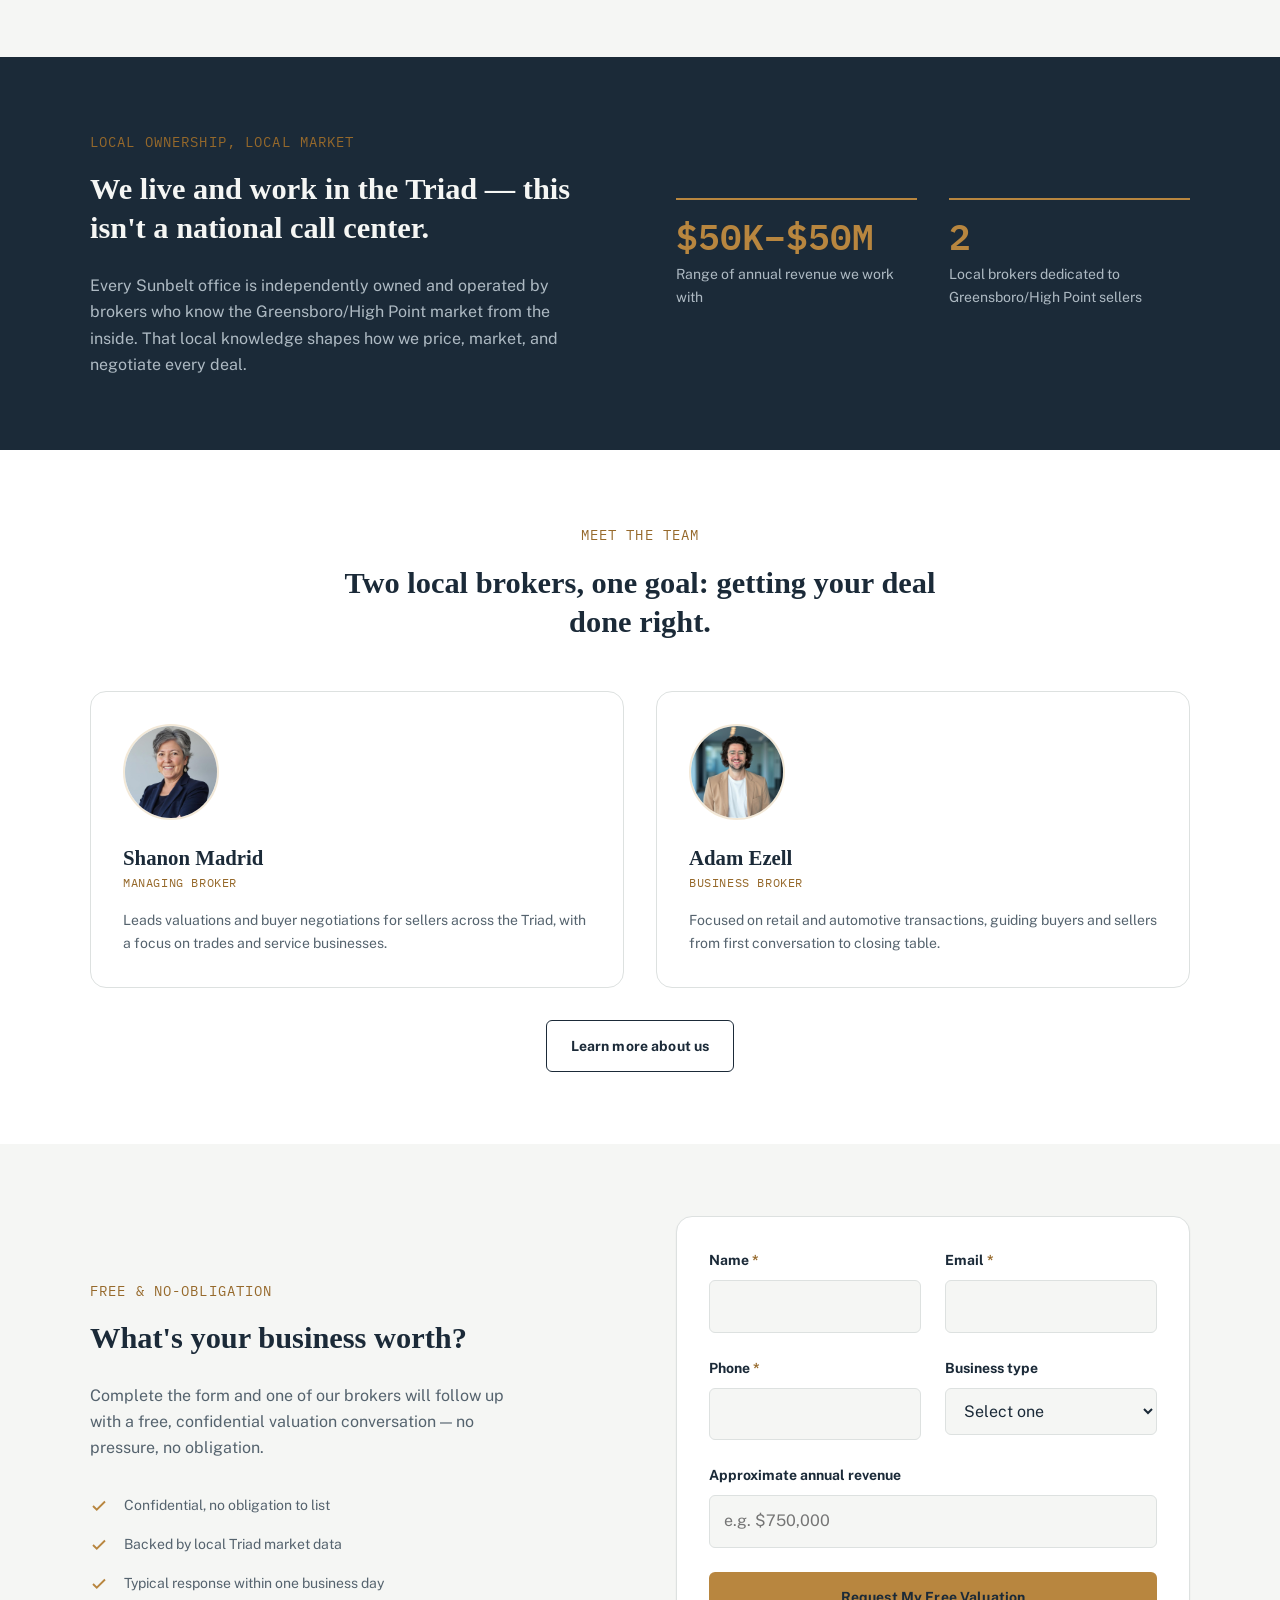
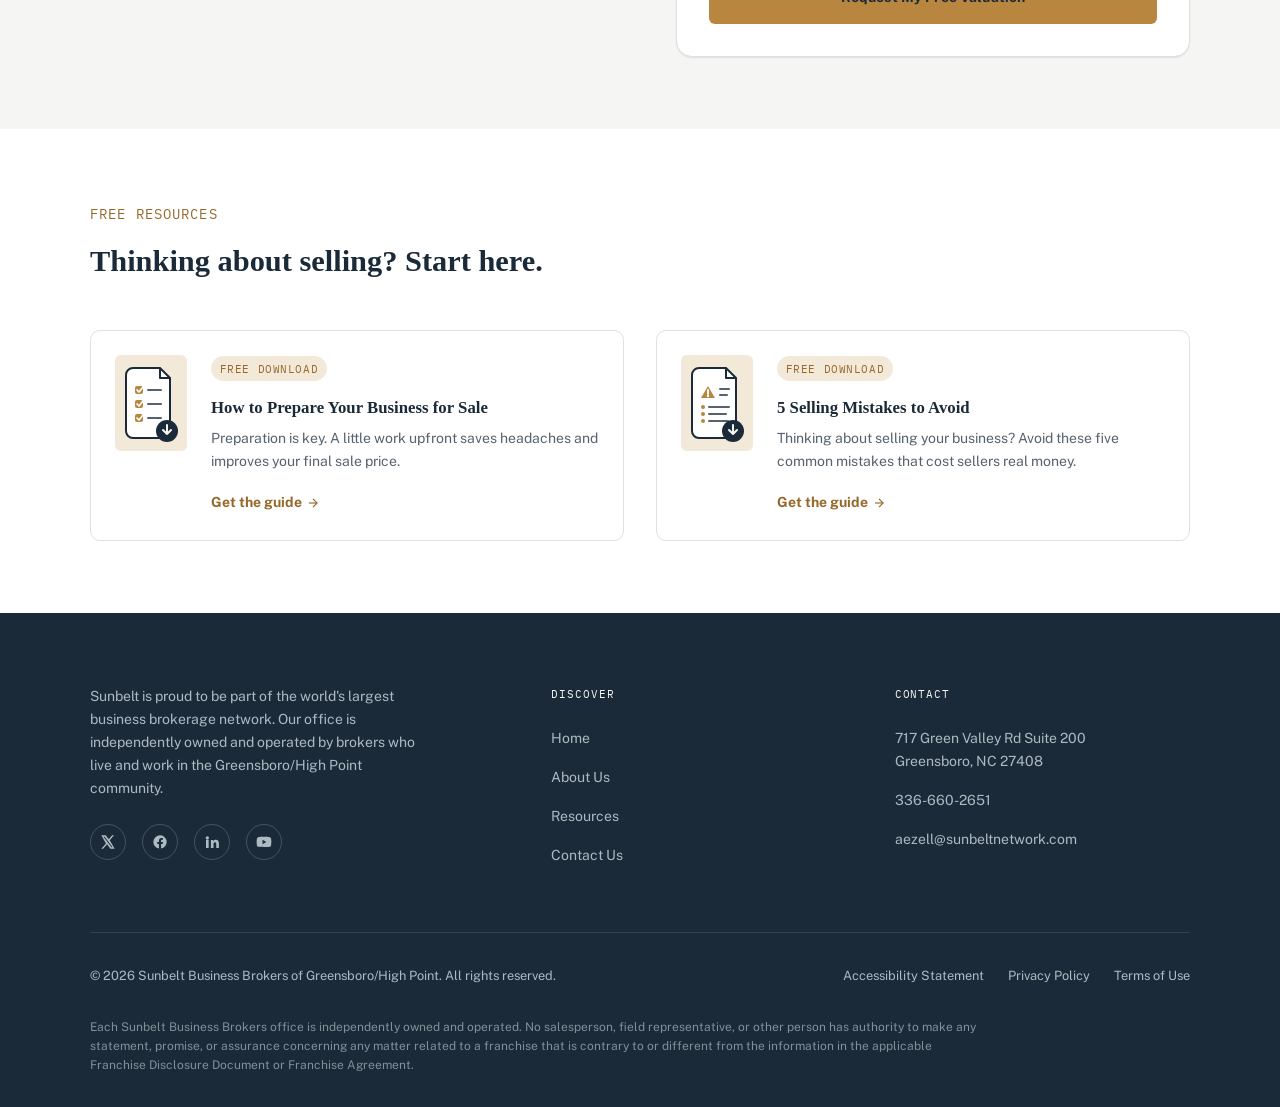
==== commit e1665629: "Email footer update Updated info@example-sunbelt-highpoint.com in footer." ====
--- a/index.html
+++ b/index.html
@@ -383,7 +383,7 @@
           <ul class="footer-links">
             <li>717 Green Valley Rd Suite 200<br>Greensboro, NC 27408</li>
             <li><a href="tel:3366602651">336-660-2651</a></li>
-            <li><a href="mailto:info@example-sunbelt-highpoint.com">info@example-sunbelt-highpoint.com</a></li>
+            <li><a href="mailto:aezell@sunbeltnetwork.com">aezell@sunbeltnetwork.com</a></li>
           </ul>
         </div>
       </div>
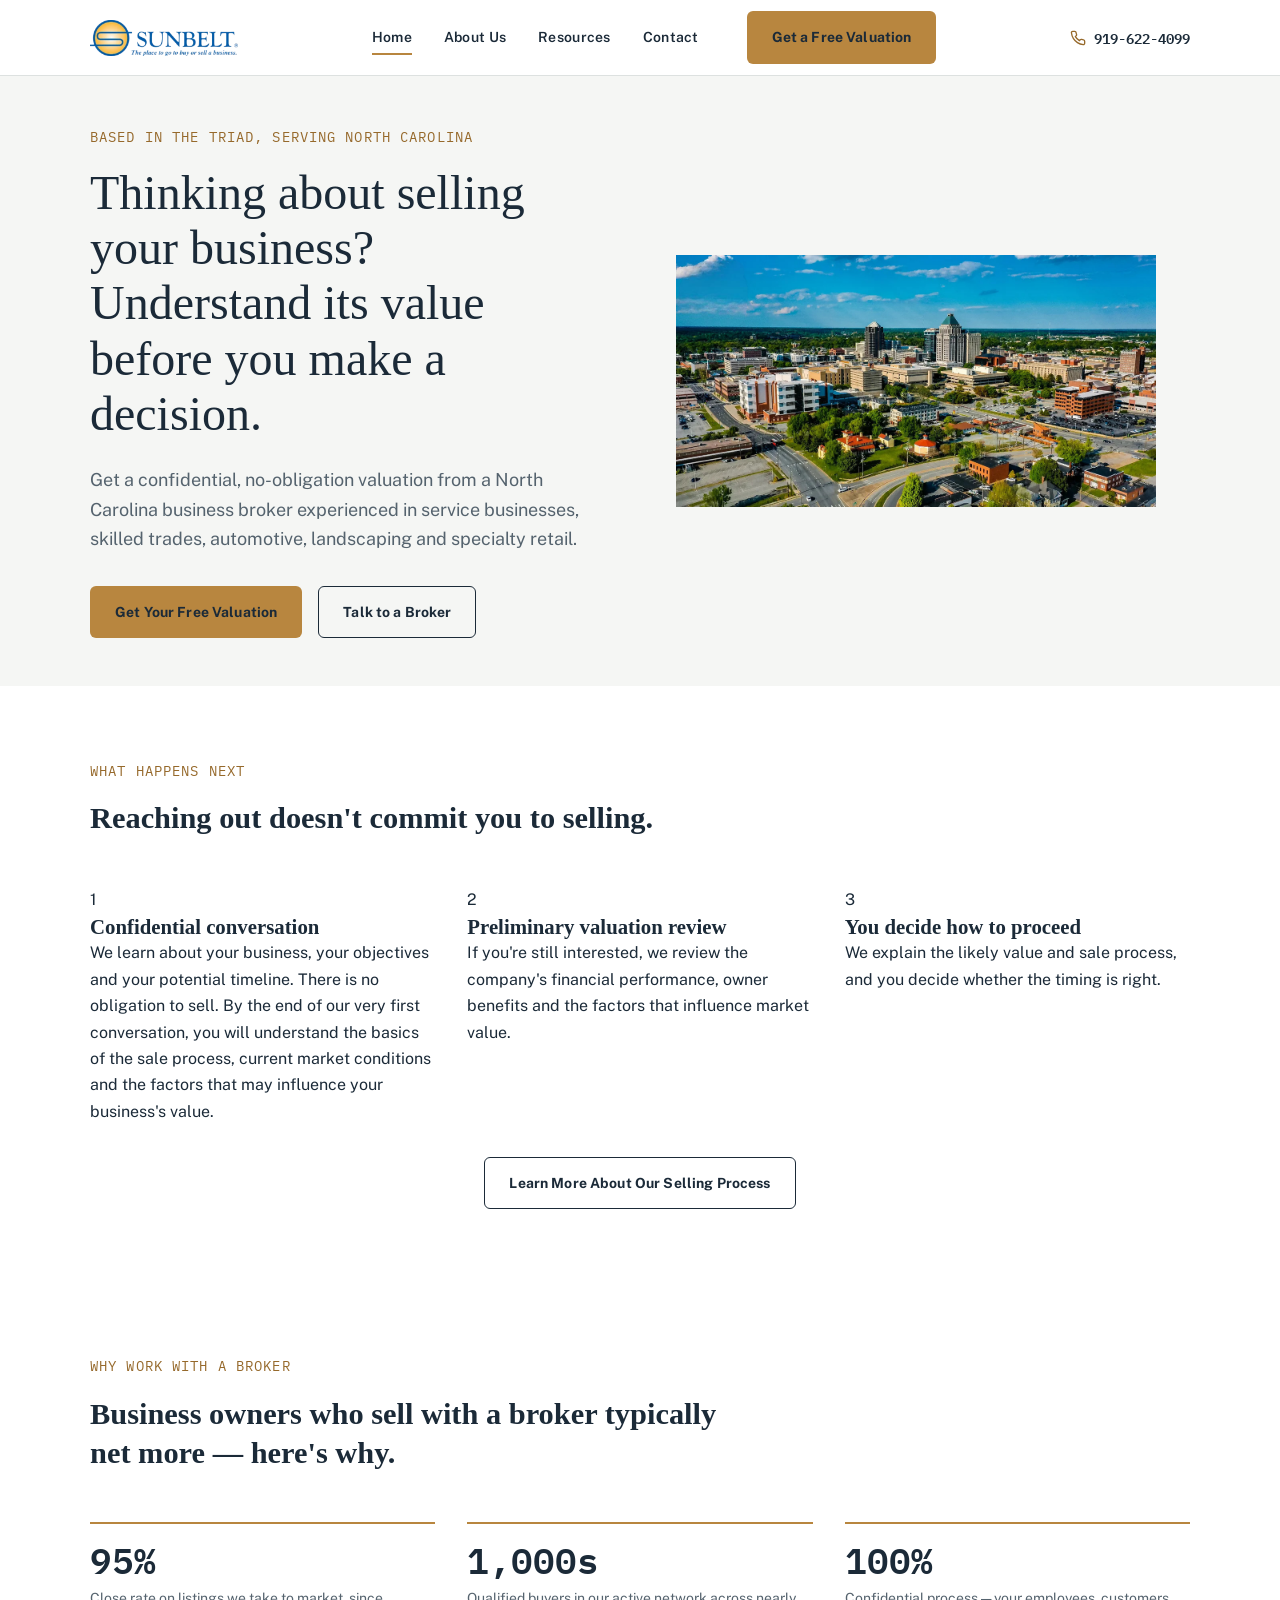
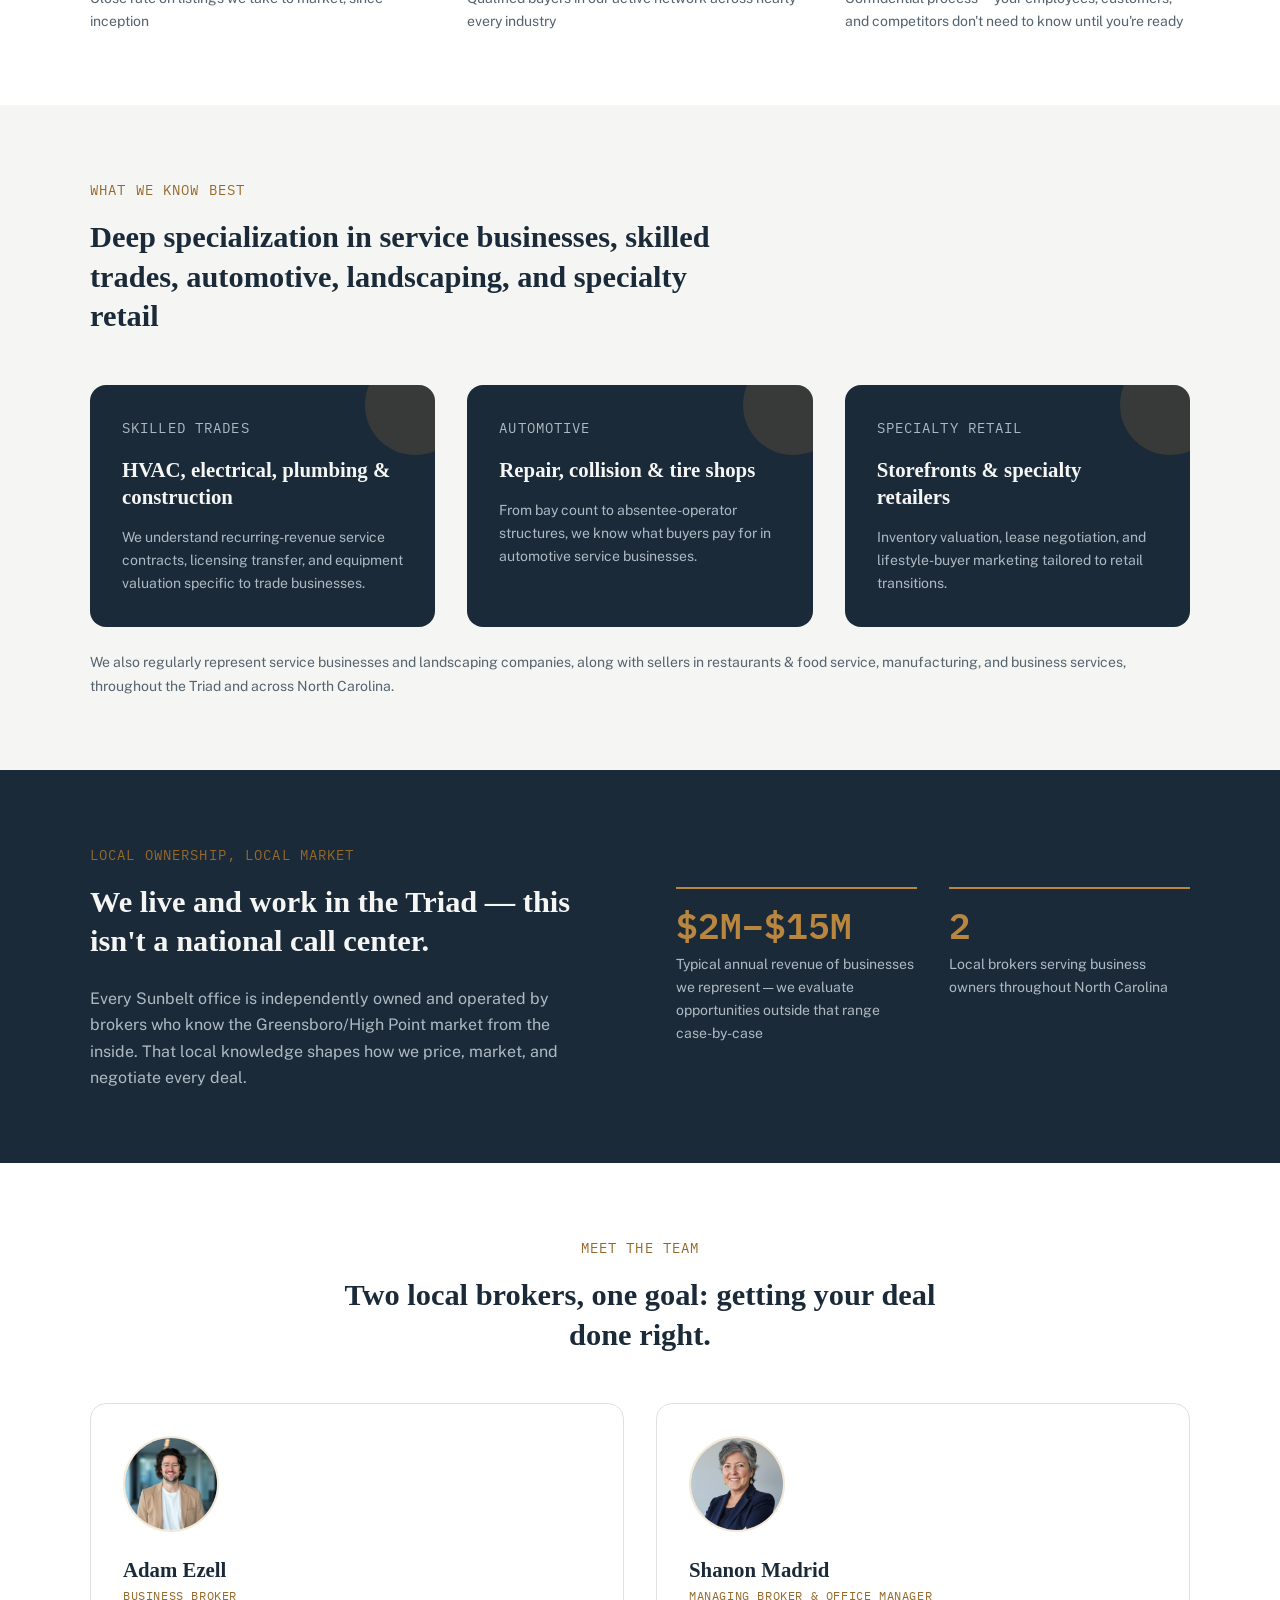
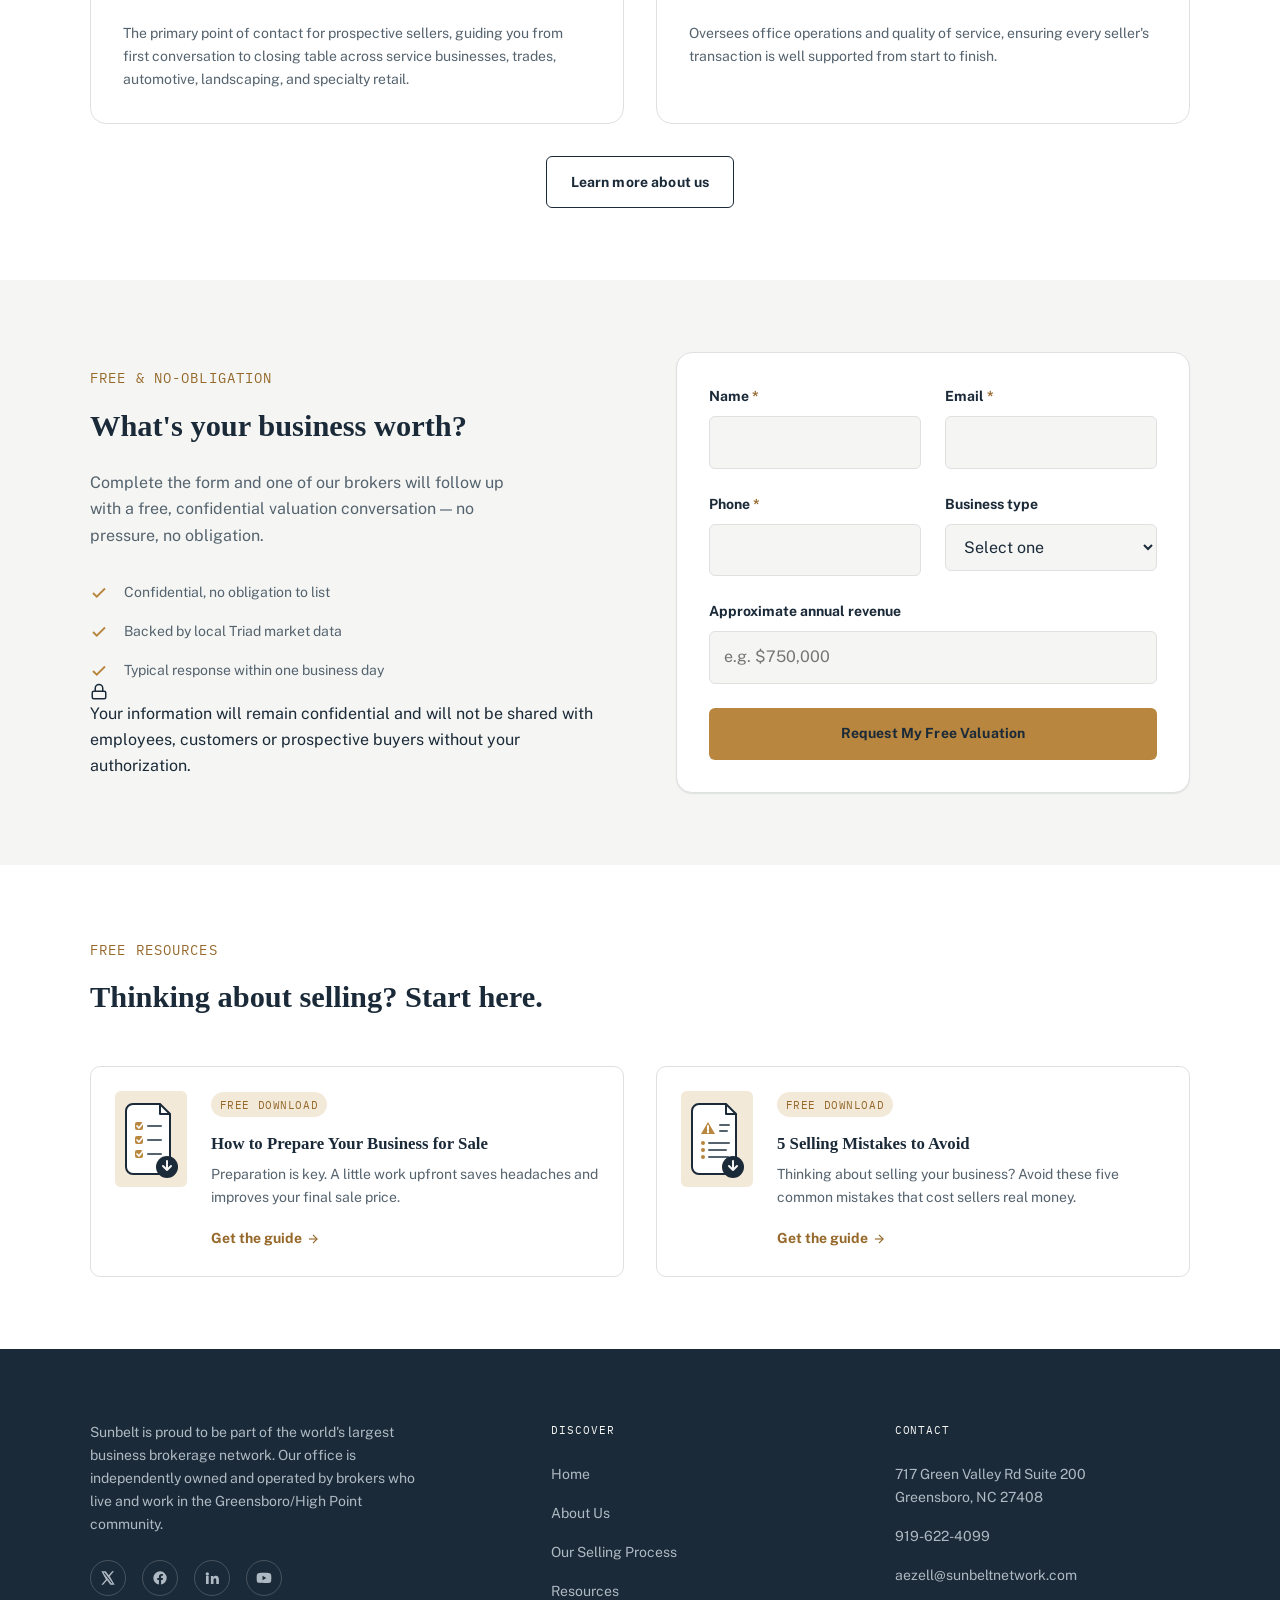
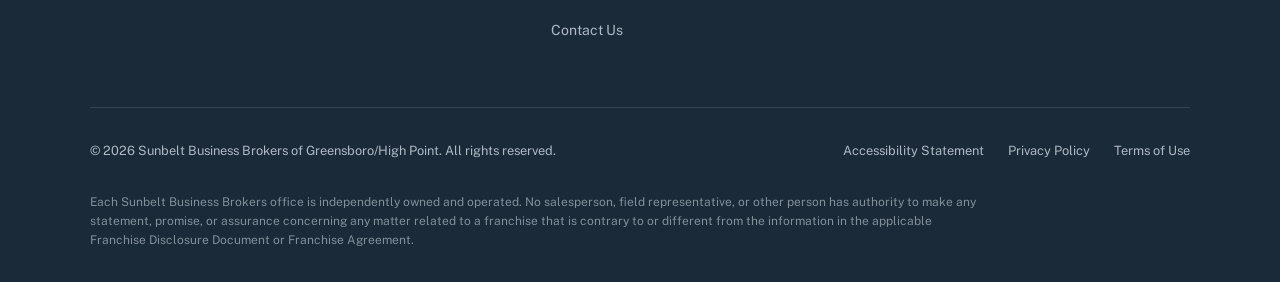
==== commit 7da13ac7: "Claude Correction from Adam's Edits for Index and About First run, prolly not completed" ====
--- a/index.html
+++ b/index.html
@@ -4,13 +4,13 @@
   <meta charset="UTF-8">
   <meta name="viewport" content="width=device-width, initial-scale=1.0">
   <title>Sunbelt Business Brokers of Greensboro/High Point, NC | Sell for More With a Local Broker</title>
-  <meta name="description" content="Get a free, no-obligation business valuation from Sunbelt Business Brokers of Greensboro/High Point. Local NC brokers specializing in trades, auto shops, and retail, backed by an extensive buyer network.">
+  <meta name="description" content="Get a free, no-obligation business valuation from Sunbelt Business Brokers of Greensboro/High Point. NC brokers specializing in service businesses, skilled trades, automotive, landscaping, and specialty retail, backed by an extensive buyer network.">
   <link rel="canonical" href="https://www.example-sunbelt-highpoint.com/">
 
   <!-- Open Graph / social share -->
   <meta property="og:type" content="website">
   <meta property="og:title" content="Sunbelt Business Brokers of Greensboro/High Point, NC">
-  <meta property="og:description" content="Get a free, no-obligation business valuation. Local NC brokers specializing in trades, auto shops, and retail.">
+  <meta property="og:description" content="Get a free, no-obligation business valuation. NC brokers specializing in service businesses, skilled trades, automotive, landscaping, and specialty retail.">
   <meta property="og:image" content="images/og-image.svg">
   <meta property="og:url" content="https://www.example-sunbelt-highpoint.com/">
   <meta name="twitter:card" content="summary_large_image">
@@ -36,7 +36,7 @@
     "name": "Sunbelt Business Brokers of Greensboro/High Point",
     "image": "https://www.example-sunbelt-highpoint.com/images/og-image.svg",
     "url": "https://www.example-sunbelt-highpoint.com/",
-    "telephone": "+1-336-660-2651",
+    "telephone": "+1-919-622-4099",
     "address": {
       "@type": "PostalAddress",
       "streetAddress": "717 Green Valley Rd Suite 200",
@@ -73,9 +73,9 @@
       </nav>
 
       <div class="site-header__actions">
-        <a class="header-phone" href="tel:3366602651" aria-label="Call us at 336-660-2651">
+        <a class="header-phone" href="tel:9196224099" aria-label="Call us at 919-622-4099">
           <svg viewBox="0 0 24 24" fill="none" stroke="currentColor" stroke-width="2" aria-hidden="true"><path d="M22 16.92v3a2 2 0 0 1-2.18 2 19.79 19.79 0 0 1-8.63-3.07 19.5 19.5 0 0 1-6-6 19.79 19.79 0 0 1-3.07-8.67A2 2 0 0 1 4.11 2h3a2 2 0 0 1 2 1.72c.127.96.362 1.903.7 2.81a2 2 0 0 1-.45 2.11L8.09 9.91a16 16 0 0 0 6 6l1.27-1.27a2 2 0 0 1 2.11-.45c.907.338 1.85.573 2.81.7A2 2 0 0 1 22 16.92z"/></svg>
-          <span>336-660-2651</span>
+          <span>919-622-4099</span>
         </a>
         <button class="nav-toggle" type="button" data-nav-toggle aria-expanded="false" aria-controls="site-nav" aria-label="Open menu">
           <svg viewBox="0 0 24 24" fill="none" stroke="currentColor" stroke-width="2" aria-hidden="true"><line x1="3" y1="6" x2="21" y2="6"/><line x1="3" y1="12" x2="21" y2="12"/><line x1="3" y1="18" x2="21" y2="18"/></svg>
@@ -90,19 +90,49 @@
     <section class="section--tight">
       <div class="container split">
         <div>
-          <p class="eyebrow">Greensboro &amp; High Point, NC</p>
-          <h1>Sell your business for more with a broker who works this market every day.</h1>
+          <p class="eyebrow">Based in the Triad, serving North Carolina</p>
+          <h1>Thinking about selling your business? Understand its value before you make a decision.</h1>
           <p class="text-lg text-secondary" style="margin-top: var(--space-3); max-width: 46ch;">
-            Sunbelt Business Brokers of Greensboro/High Point connects local sellers with a vetted, extensive network of buyers &mdash; and gets deals closed. Start with a free, no-obligation valuation.
+            Get a confidential, no-obligation valuation from a North Carolina business broker experienced in service businesses, skilled trades, automotive, landscaping and specialty retail.
           </p>
           <div class="cta-group" style="margin-top: var(--space-4);">
             <a class="btn btn--primary" href="contact.html#valuation">Get Your Free Valuation</a>
-            <a class="btn btn--secondary" href="tel:3366602651">Talk to a Broker</a>
+            <a class="btn btn--secondary" href="about.html#brokers">Talk to a Broker</a>
           </div>
         </div>
         <div data-reveal>
           <img src="images/highpoint.jpeg" alt="Illustration of three connected points representing Greensboro, High Point, and Winston-Salem" width="480" height="480" loading="eager">
         </div>
+      </div>
+    </section>
+
+    <!-- ================= WHAT HAPPENS NEXT ================= -->
+    <section class="section--surface" aria-labelledby="next-heading">
+      <div class="container">
+        <div class="section-head" data-reveal>
+          <p class="eyebrow">What happens next</p>
+          <h2 id="next-heading">Reaching out doesn't commit you to selling.</h2>
+        </div>
+        <div class="grid grid--3">
+          <div class="step-card" data-reveal>
+            <span class="step-card__number">1</span>
+            <h3>Confidential conversation</h3>
+            <p>We learn about your business, your objectives and your potential timeline. There is no obligation to sell. By the end of our very first conversation, you will understand the basics of the sale process, current market conditions and the factors that may influence your business's value.</p>
+          </div>
+          <div class="step-card" data-reveal>
+            <span class="step-card__number">2</span>
+            <h3>Preliminary valuation review</h3>
+            <p>If you're still interested, we review the company's financial performance, owner benefits and the factors that influence market value.</p>
+          </div>
+          <div class="step-card" data-reveal>
+            <span class="step-card__number">3</span>
+            <h3>You decide how to proceed</h3>
+            <p>We explain the likely value and sale process, and you decide whether the timing is right.</p>
+          </div>
+        </div>
+        <p class="center" style="margin-top: var(--space-4);">
+          <a class="btn btn--secondary" href="process.html">Learn More About Our Selling Process</a>
+        </p>
       </div>
     </section>
 
@@ -135,11 +165,11 @@
       <div class="container">
         <div class="section-head" data-reveal>
           <p class="eyebrow">What we know best</p>
-          <h2 id="specialties-heading">Deep specialization in trades, auto shops, and retail</h2>
+          <h2 id="specialties-heading">Deep specialization in service businesses, skilled trades, automotive, landscaping, and specialty retail</h2>
         </div>
         <div class="grid grid--3">
           <div class="specialty-card" data-reveal>
-            <p class="specialty-card__eyebrow">Trades</p>
+            <p class="specialty-card__eyebrow">Skilled Trades</p>
             <h3>HVAC, electrical, plumbing &amp; construction</h3>
             <p>We understand recurring-revenue service contracts, licensing transfer, and equipment valuation specific to trade businesses.</p>
           </div>
@@ -149,12 +179,12 @@
             <p>From bay count to absentee-operator structures, we know what buyers pay for in automotive service businesses.</p>
           </div>
           <div class="specialty-card" data-reveal>
-            <p class="specialty-card__eyebrow">Retail</p>
+            <p class="specialty-card__eyebrow">Specialty Retail</p>
             <h3>Storefronts &amp; specialty retailers</h3>
             <p>Inventory valuation, lease negotiation, and lifestyle-buyer marketing tailored to retail transitions.</p>
           </div>
         </div>
-        <p class="specialty-note">We also regularly represent sellers in restaurants &amp; food service, manufacturing, and business services throughout the Triad.</p>
+        <p class="specialty-note">We also regularly represent service businesses and landscaping companies, along with sellers in restaurants &amp; food service, manufacturing, and business services, throughout the Triad and across North Carolina.</p>
       </div>
     </section>
 
@@ -171,12 +201,12 @@
           </div>
           <div class="grid grid--2" data-reveal>
             <div class="stat">
-              <span class="stat__value">$50K&ndash;$50M</span>
-              <span class="stat__label">Range of annual revenue we work with</span>
+              <span class="stat__value">$2M&ndash;$15M</span>
+              <span class="stat__label">Typical annual revenue of businesses we represent &mdash; we evaluate opportunities outside that range case-by-case</span>
             </div>
             <div class="stat">
               <span class="stat__value">2</span>
-              <span class="stat__label">Local brokers dedicated to Greensboro/High Point sellers</span>
+              <span class="stat__label">Local brokers serving business owners throughout North Carolina</span>
             </div>
           </div>
         </div>
@@ -193,19 +223,19 @@
         <div class="grid grid--2">
           <div class="bio-card" data-reveal>
             <div class="bio-card__photo">
-              <img src="images/shanon.jpg" alt="Portrait of Shanon Madrid" width="96" height="96">
-            </div>
-            <h3 class="bio-card__name">Shanon Madrid</h3>
-            <span class="bio-card__title">Managing Broker</span>
-            <p class="text-secondary" style="font-size: var(--fs-small);">Leads valuations and buyer negotiations for sellers across the Triad, with a focus on trades and service businesses.</p>
+              <img src="images/adam.jpg" alt="Adam Ezell, North Carolina business broker" width="96" height="96">
+            </div>
+            <h3 class="bio-card__name">Adam Ezell</h3>
+            <span class="bio-card__title">Business Broker</span>
+            <p class="text-secondary" style="font-size: var(--fs-small);">The primary point of contact for prospective sellers, guiding you from first conversation to closing table across service businesses, trades, automotive, landscaping, and specialty retail.</p>
           </div>
           <div class="bio-card" data-reveal>
             <div class="bio-card__photo">
-              <img src="images/adam.jpg" alt="Portrait of the second broker" width="96" height="96">
-            </div>
-            <h3 class="bio-card__name">Adam Ezell</h3>
-            <span class="bio-card__title">Business Broker</span>
-            <p class="text-secondary" style="font-size: var(--fs-small);">Focused on retail and automotive transactions, guiding buyers and sellers from first conversation to closing table.</p>
+              <img src="images/shanon.jpg" alt="Portrait of Shanon Madrid" width="96" height="96">
+            </div>
+            <h3 class="bio-card__name">Shanon Madrid</h3>
+            <span class="bio-card__title">Managing Broker &amp; Office Manager</span>
+            <p class="text-secondary" style="font-size: var(--fs-small);">Oversees office operations and quality of service, ensuring every seller's transaction is well supported from start to finish.</p>
           </div>
         </div>
         <p class="center" style="margin-top: var(--space-4);">
@@ -237,6 +267,10 @@
               <span class="text-secondary" style="font-size:var(--fs-small);">Typical response within one business day</span>
             </li>
           </ul>
+          <p class="confidentiality-note">
+            <svg width="18" height="18" viewBox="0 0 24 24" fill="none" stroke="currentColor" stroke-width="2" aria-hidden="true"><rect x="3" y="11" width="18" height="10" rx="2"/><path d="M7 11V7a5 5 0 0 1 10 0v4"/></svg>
+            <span>Your information will remain confidential and will not be shared with employees, customers or prospective buyers without your authorization.</span>
+          </p>
         </div>
 
         <div class="form-card" data-reveal>
@@ -278,12 +312,11 @@
                 <label for="val-industry">Business type</label>
                 <select id="val-industry" name="business_type">
                   <option value="">Select one</option>
-                  <option>Trades (HVAC, electrical, plumbing, construction)</option>
+                  <option>Service business</option>
+                  <option>Skilled trades (HVAC, electrical, plumbing, construction)</option>
                   <option>Automotive</option>
-                  <option>Retail</option>
-                  <option>Restaurants &amp; Food</option>
-                  <option>Manufacturing</option>
-                  <option>Business Services</option>
+                  <option>Landscaping</option>
+                  <option>Specialty retail</option>
                   <option>Other</option>
                 </select>
               </div>
@@ -350,7 +383,7 @@
 
   <!-- ================= STICKY MOBILE CTA BAR ================= -->
   <div class="mobile-cta-bar" data-mobile-cta>
-    <a class="btn btn--secondary btn--sm" href="tel:3366602651">Call Now</a>
+    <a class="btn btn--secondary btn--sm" href="tel:9196224099">Call Now</a>
     <a class="btn btn--primary btn--sm" href="contact.html#valuation">Free Valuation</a>
   </div>
 
@@ -373,6 +406,7 @@
           <ul class="footer-links">
             <li><a href="index.html">Home</a></li>
             <li><a href="about.html">About Us</a></li>
+            <li><a href="process.html">Our Selling Process</a></li>
             <li><a href="resources.html">Resources</a></li>
             <li><a href="contact.html">Contact Us</a></li>
           </ul>
@@ -382,7 +416,7 @@
           <p class="footer-heading">Contact</p>
           <ul class="footer-links">
             <li>717 Green Valley Rd Suite 200<br>Greensboro, NC 27408</li>
-            <li><a href="tel:3366602651">336-660-2651</a></li>
+            <li><a href="tel:9196224099">919-622-4099</a></li>
             <li><a href="mailto:aezell@sunbeltnetwork.com">aezell@sunbeltnetwork.com</a></li>
           </ul>
         </div>
--- a/css/base.css
+++ b/css/base.css
@@ -158,3 +158,7 @@
 }
 
 .mt-0 { margin-top: 0; }
+
+#brokers {
+  scroll-margin-top: calc(var(--header-height) + var(--space-4));
+}
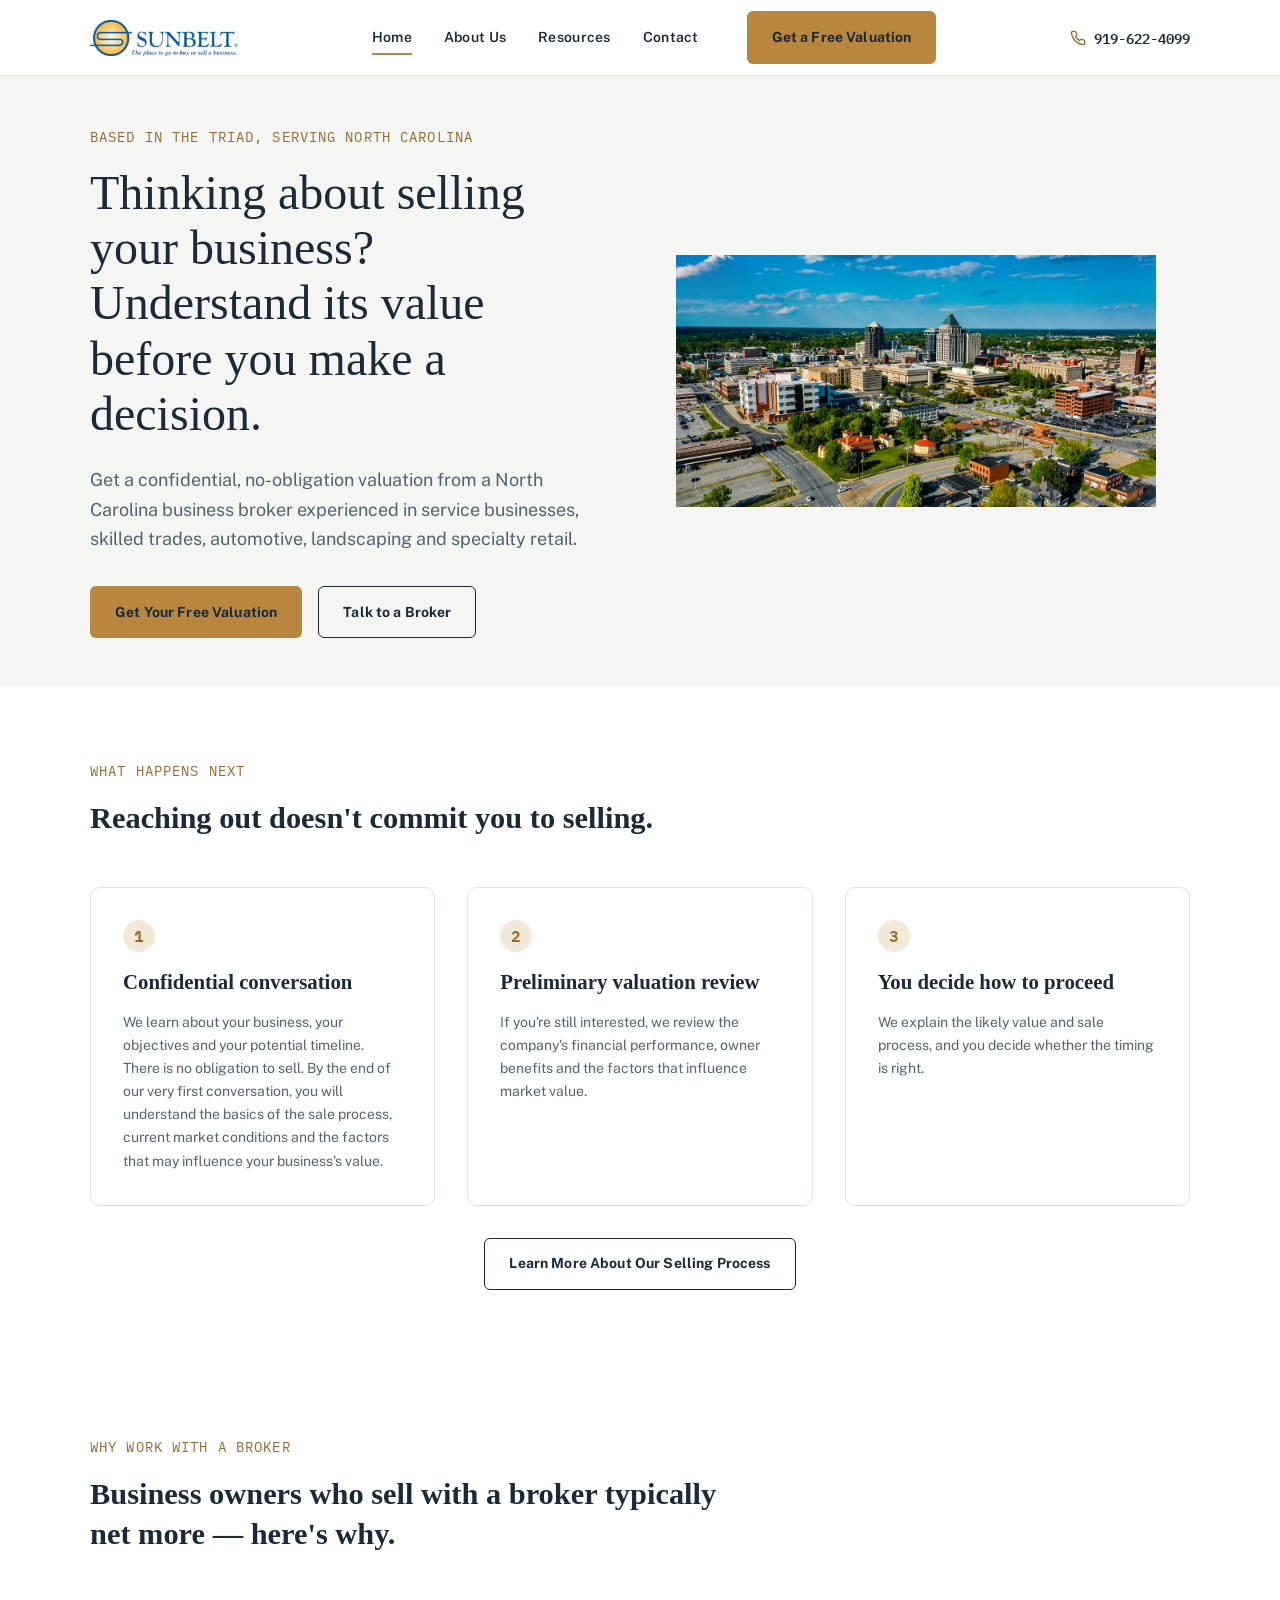
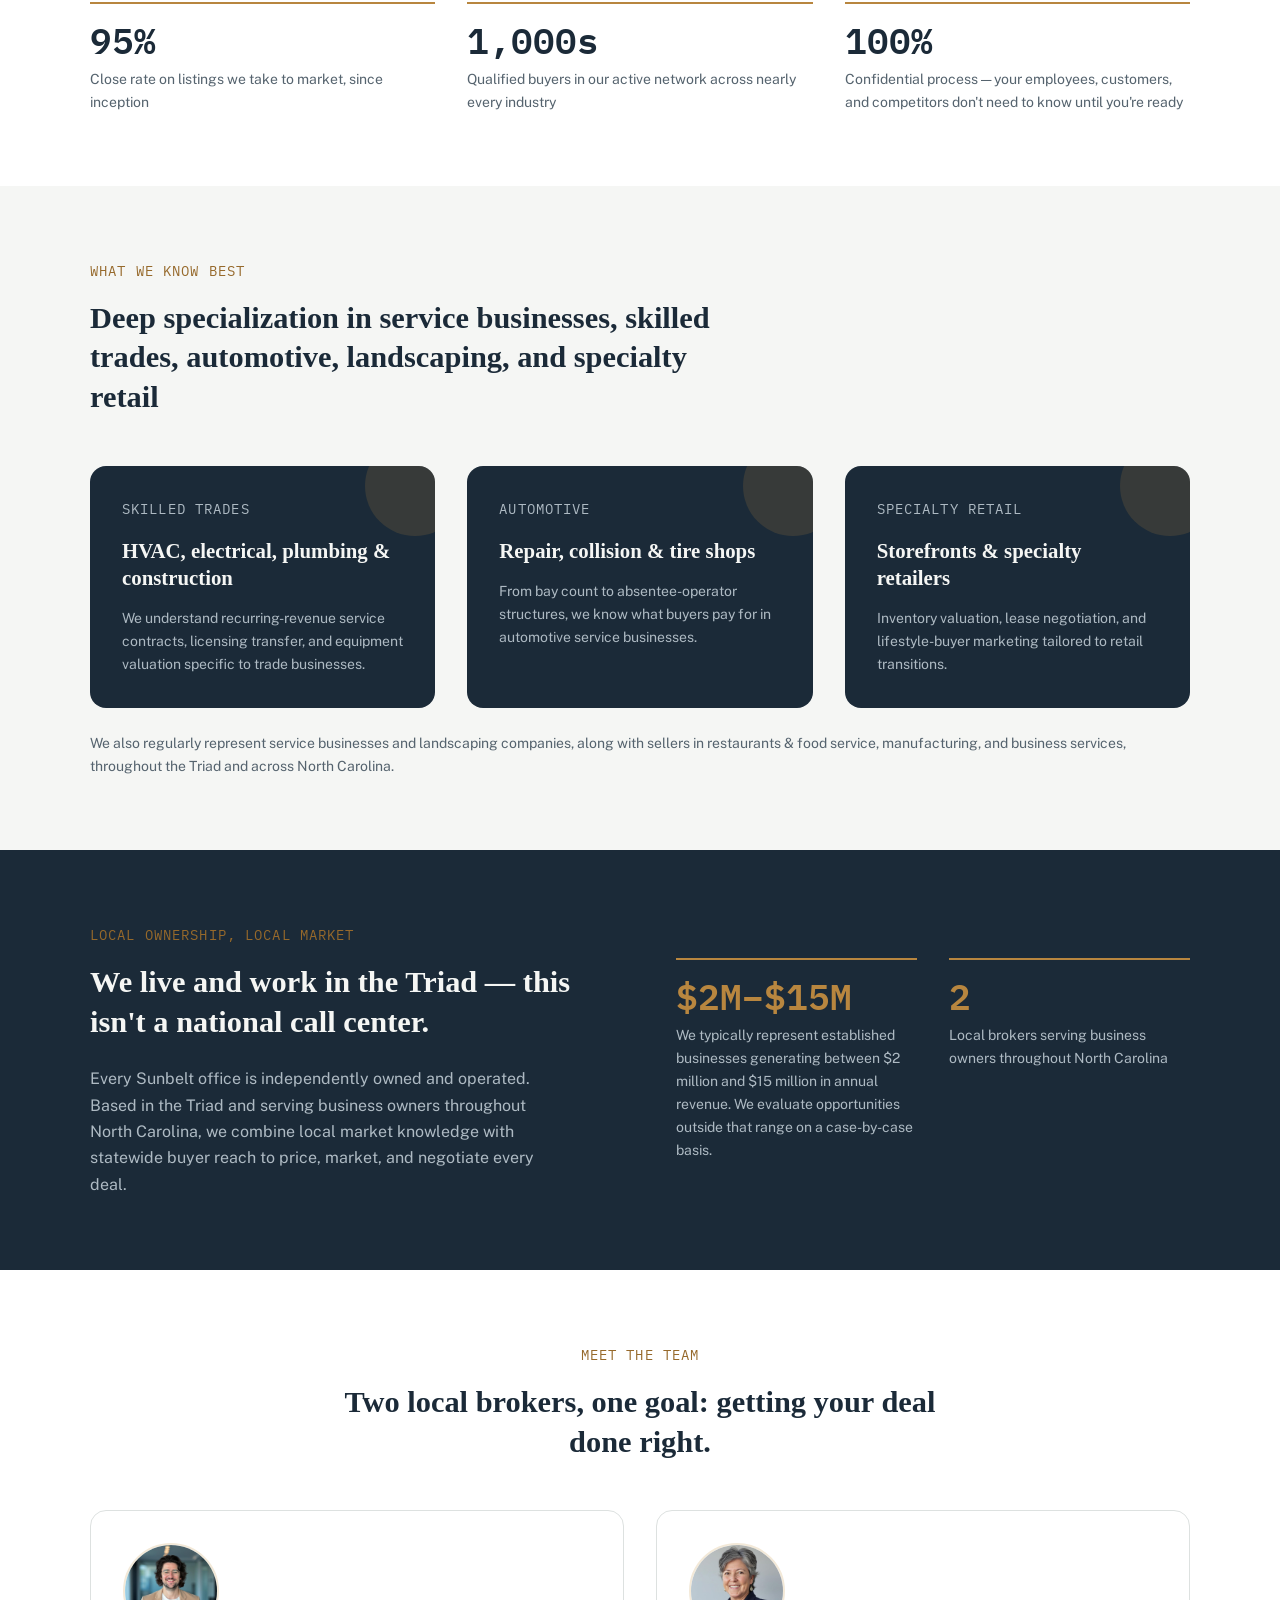
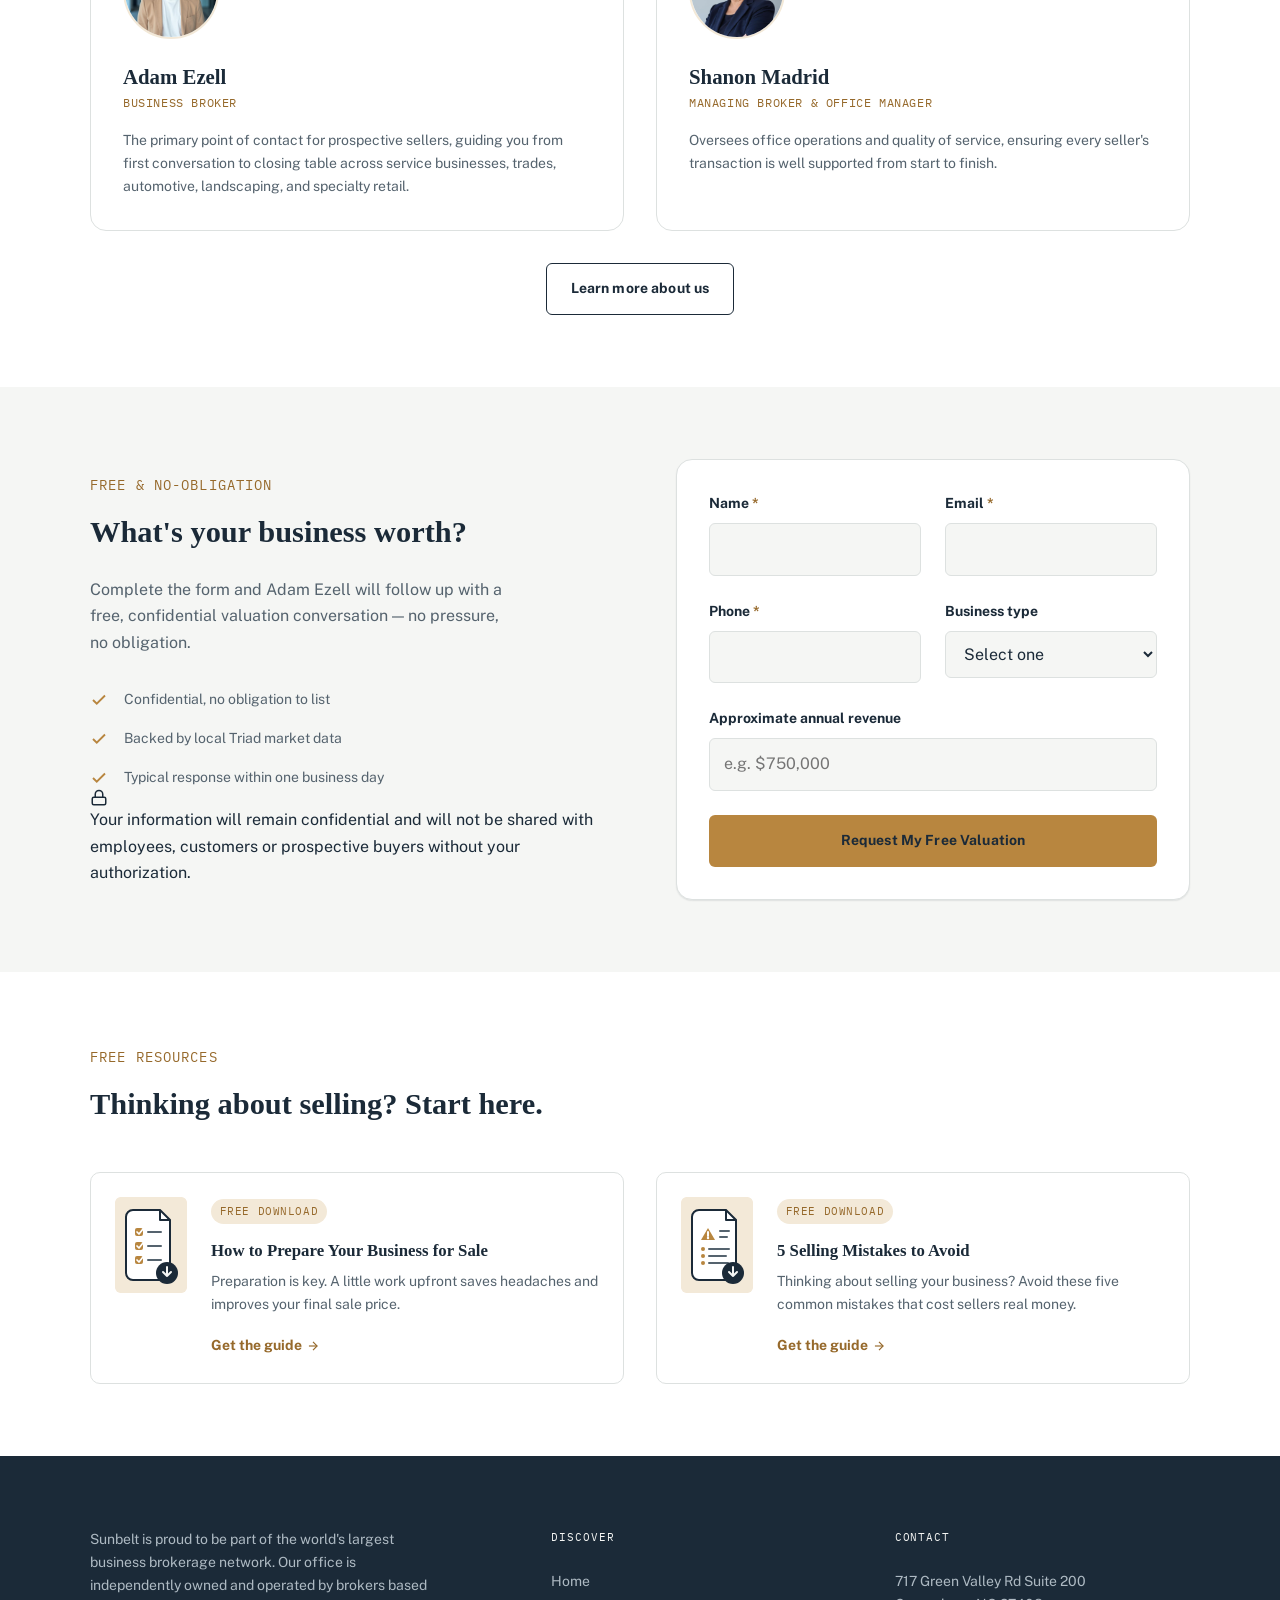
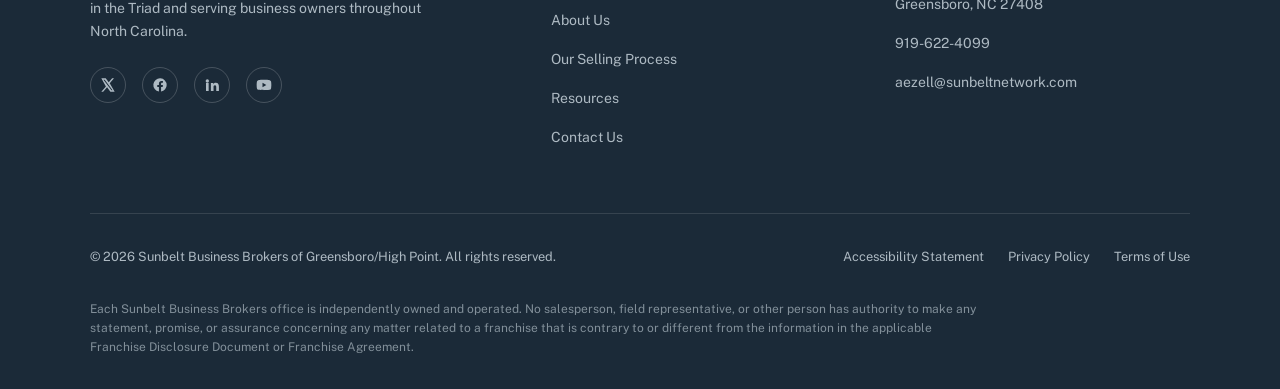
==== commit 0c1c530d: "ChatGPT finished editing where Claude left off." ====
--- a/index.html
+++ b/index.html
@@ -4,7 +4,7 @@
   <meta charset="UTF-8">
   <meta name="viewport" content="width=device-width, initial-scale=1.0">
   <title>Sunbelt Business Brokers of Greensboro/High Point, NC | Sell for More With a Local Broker</title>
-  <meta name="description" content="Get a free, no-obligation business valuation from Sunbelt Business Brokers of Greensboro/High Point. NC brokers specializing in service businesses, skilled trades, automotive, landscaping, and specialty retail, backed by an extensive buyer network.">
+  <meta name="description" content="Get a free, no-obligation business valuation from Sunbelt Business Brokers of Greensboro/High Point. North Carolina business brokers serving established service businesses, skilled trades, automotive, landscaping, and specialty retail, backed by an extensive buyer network.">
   <link rel="canonical" href="https://www.example-sunbelt-highpoint.com/">
 
   <!-- Open Graph / social share -->
@@ -196,13 +196,13 @@
             <p class="eyebrow">Local ownership, local market</p>
             <h2 id="local-heading">We live and work in the Triad &mdash; this isn't a national call center.</h2>
             <p style="margin-top: var(--space-3); color: var(--color-text-on-dark-secondary); max-width: 48ch;">
-              Every Sunbelt office is independently owned and operated by brokers who know the Greensboro/High Point market from the inside. That local knowledge shapes how we price, market, and negotiate every deal.
+              Every Sunbelt office is independently owned and operated. Based in the Triad and serving business owners throughout North Carolina, we combine local market knowledge with statewide buyer reach to price, market, and negotiate every deal.
             </p>
           </div>
           <div class="grid grid--2" data-reveal>
             <div class="stat">
               <span class="stat__value">$2M&ndash;$15M</span>
-              <span class="stat__label">Typical annual revenue of businesses we represent &mdash; we evaluate opportunities outside that range case-by-case</span>
+              <span class="stat__label">We typically represent established businesses generating between $2 million and $15 million in annual revenue. We evaluate opportunities outside that range on a case-by-case basis.</span>
             </div>
             <div class="stat">
               <span class="stat__value">2</span>
@@ -251,7 +251,7 @@
           <p class="eyebrow">Free &amp; no-obligation</p>
           <h2 id="valuation-heading">What's your business worth?</h2>
           <p class="text-secondary" style="margin-top: var(--space-3); max-width: 42ch;">
-            Complete the form and one of our brokers will follow up with a free, confidential valuation conversation &mdash; no pressure, no obligation.
+            Complete the form and Adam Ezell will follow up with a free, confidential valuation conversation &mdash; no pressure, no obligation.
           </p>
           <ul style="margin-top: var(--space-4); display: flex; flex-direction: column; gap: var(--space-2);">
             <li style="display:flex; gap: var(--space-2); align-items:flex-start;">
@@ -392,7 +392,7 @@
     <div class="container">
       <div class="footer-grid">
         <div class="footer-brand">
-          <!-- <img src="images/footerlogo.png" alt="Sunbelt Business Brokers of Greensboro/High Point" width="80" height="74"> -->          <p>Sunbelt is proud to be part of the world's largest business brokerage network. Our office is independently owned and operated by brokers who live and work in the Greensboro/High Point community.</p>
+          <!-- <img src="images/footerlogo.png" alt="Sunbelt Business Brokers of Greensboro/High Point" width="80" height="74"> -->          <p>Sunbelt is proud to be part of the world's largest business brokerage network. Our office is independently owned and operated by brokers based in the Triad and serving business owners throughout North Carolina.</p>
           <div class="footer-social">
             <a href="https://x.com/SunbeltCorp" aria-label="Follow us on X"><svg viewBox="0 0 24 24" fill="currentColor" aria-hidden="true"><path d="M18.24 2H21l-6.4 7.32L22 22h-6.4l-5-6.56L4.7 22H2l6.86-7.84L2 2h6.56l4.52 6L18.24 2zm-1.12 18h1.7L7 4H5.2l12 16z"/></svg></a>
             <a href="https://www.facebook.com/" aria-label="Follow us on Facebook"><svg viewBox="0 0 24 24" fill="currentColor" aria-hidden="true"><path d="M22 12a10 10 0 1 0-11.6 9.9v-7H7.9V12h2.5V9.8c0-2.5 1.5-3.9 3.8-3.9 1.1 0 2.2.2 2.2.2v2.4h-1.2c-1.2 0-1.6.8-1.6 1.6V12h2.8l-.4 2.9h-2.4v7A10 10 0 0 0 22 12z"/></svg></a>
--- a/css/components.css
+++ b/css/components.css
@@ -612,3 +612,36 @@
 .page-intro .eyebrow {
   margin-bottom: var(--space-2);
 }
+
+/* ---- Selling process steps ---- */
+.step-card {
+  position: relative;
+  background: var(--color-surface);
+  border: 1px solid var(--color-line);
+  border-radius: var(--radius-md);
+  padding: var(--space-4);
+  height: 100%;
+}
+
+.step-card__number {
+  display: inline-flex;
+  align-items: center;
+  justify-content: center;
+  width: 2rem;
+  height: 2rem;
+  margin-bottom: var(--space-2);
+  border-radius: 50%;
+  background: var(--color-brass-tint);
+  color: var(--color-brass-dark);
+  font-family: var(--font-mono);
+  font-weight: 600;
+}
+
+.step-card h3 {
+  margin-bottom: var(--space-2);
+}
+
+.step-card p {
+  color: var(--color-text-secondary);
+  font-size: var(--fs-small);
+}
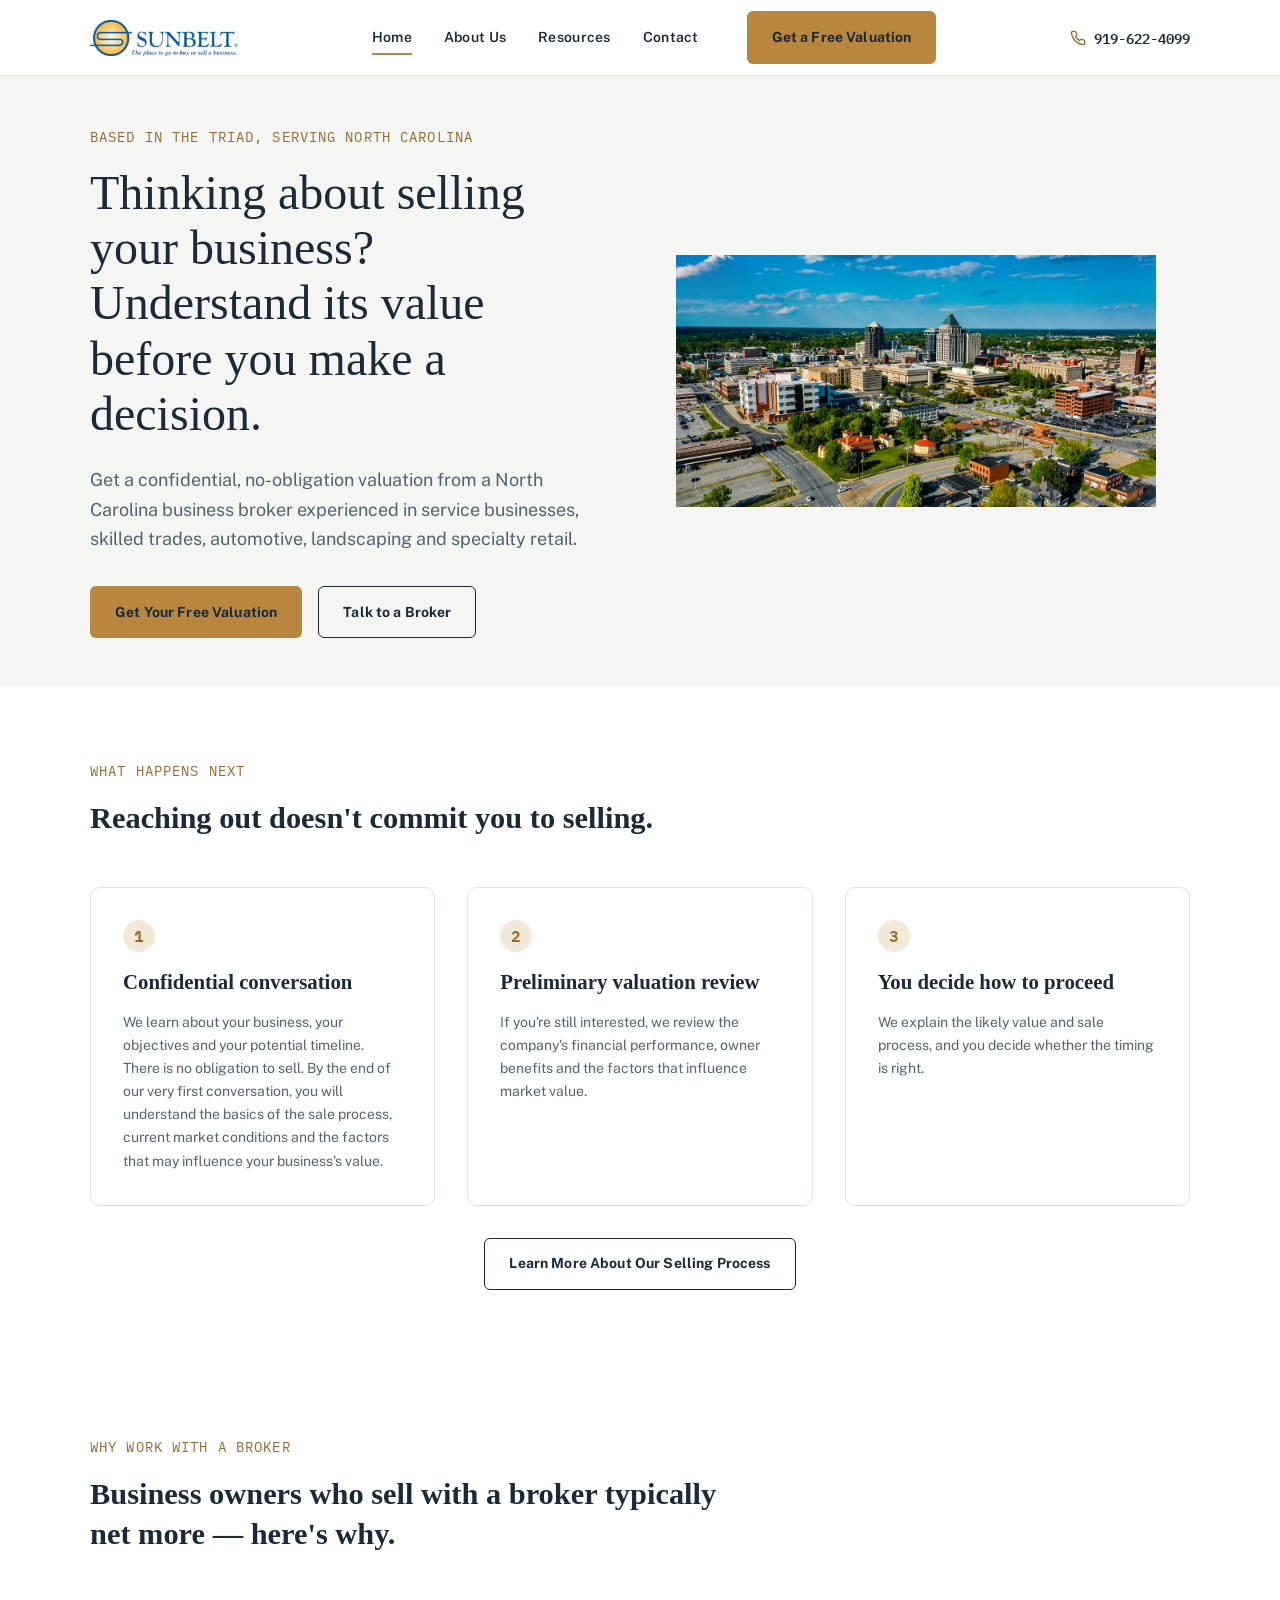
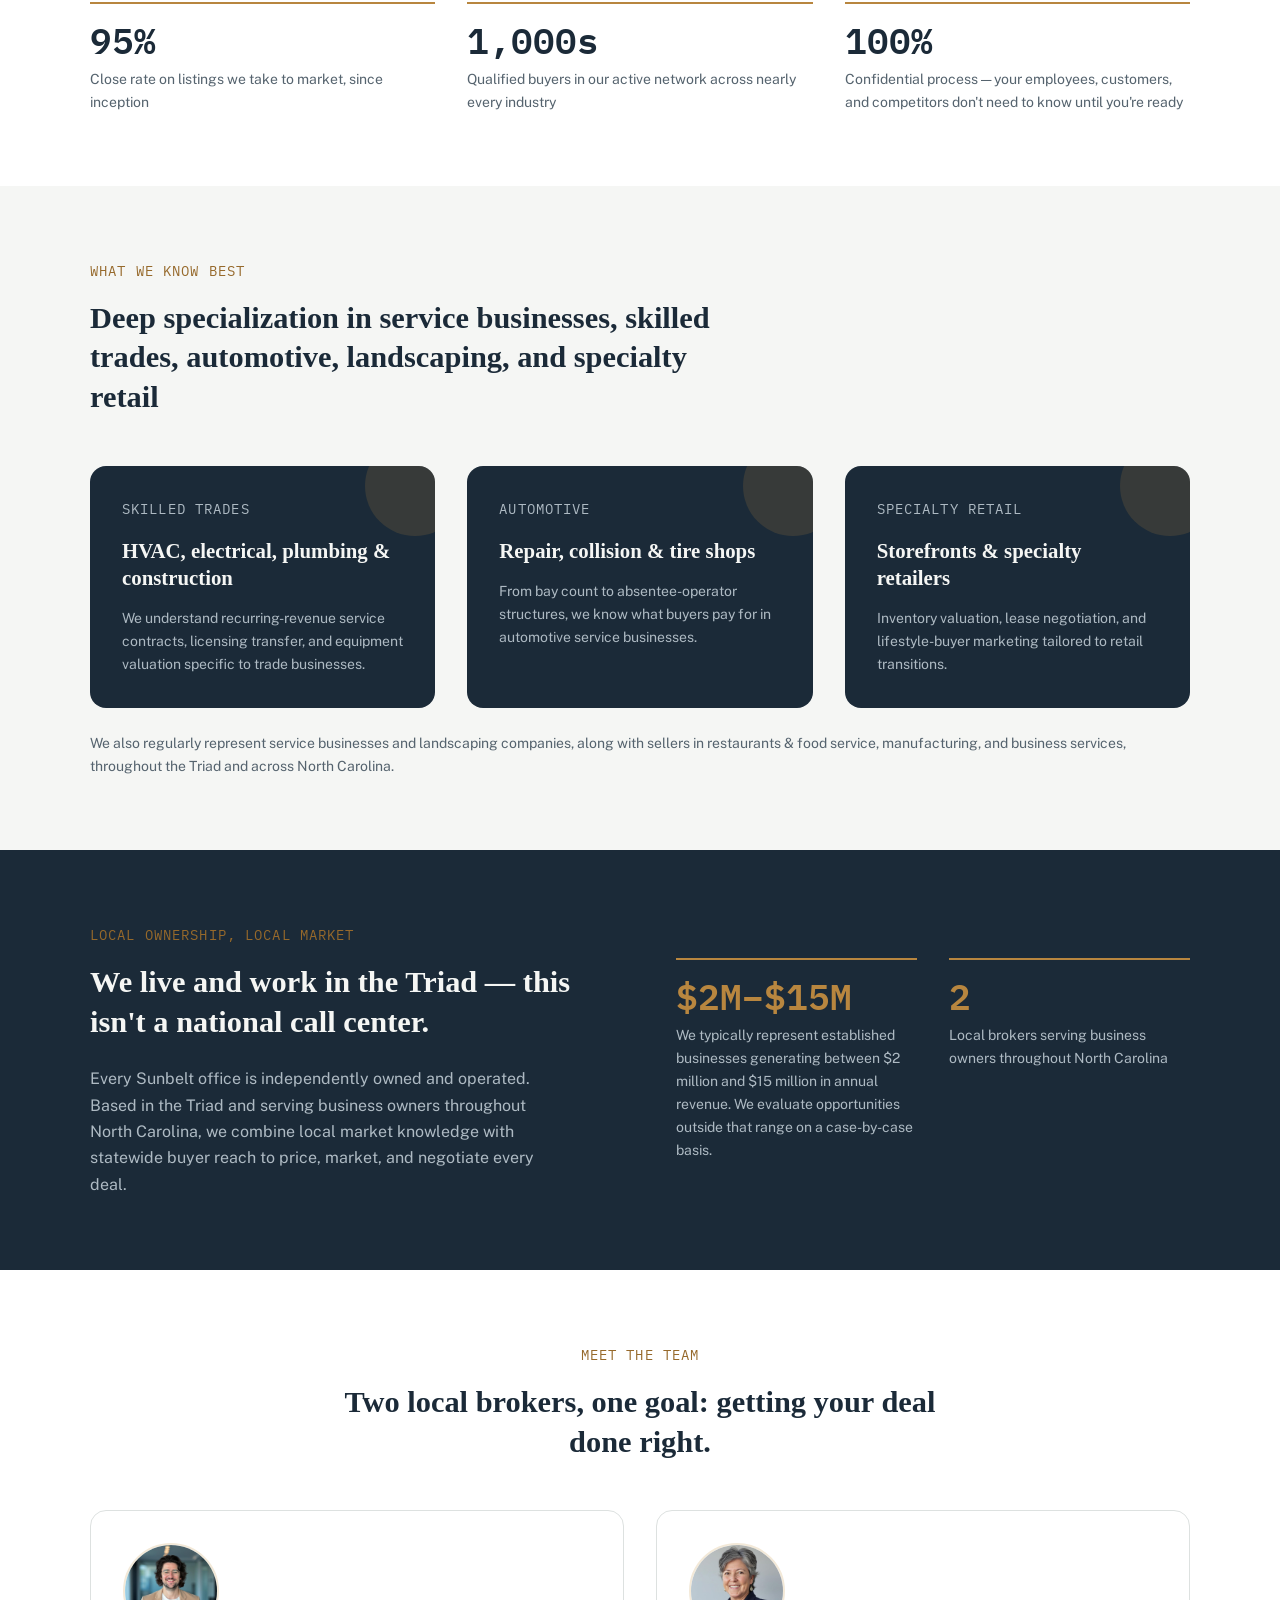
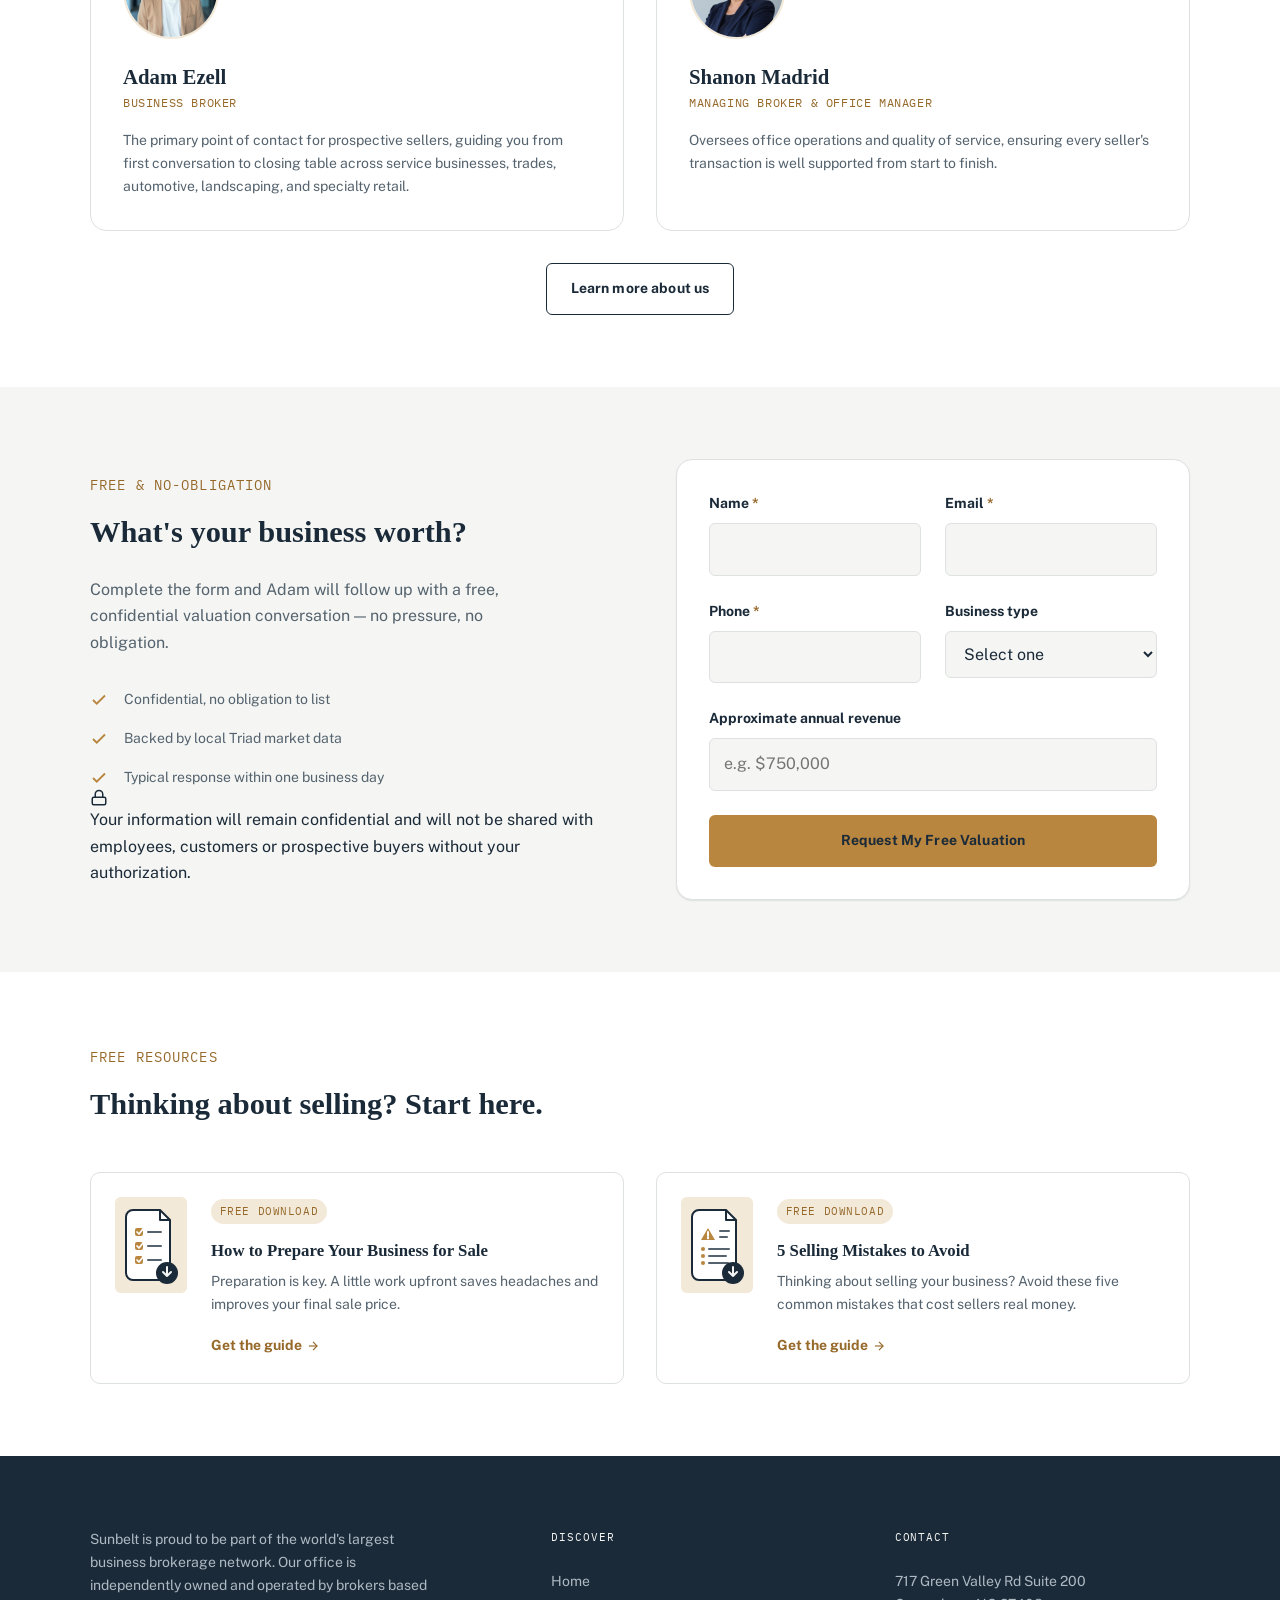
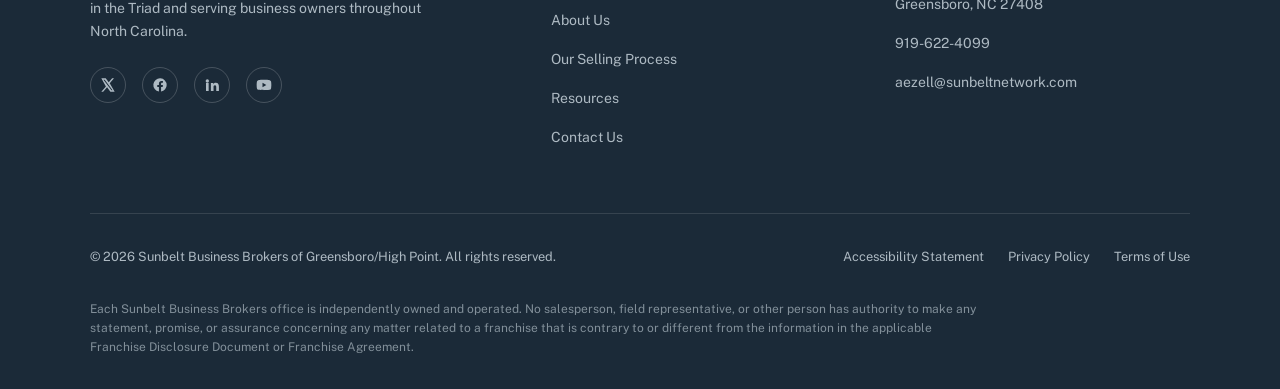
==== commit 230eaa4d: "Changed some "Adam Ezell"s to Adam or "we"s" ====
--- a/index.html
+++ b/index.html
@@ -251,7 +251,7 @@
           <p class="eyebrow">Free &amp; no-obligation</p>
           <h2 id="valuation-heading">What's your business worth?</h2>
           <p class="text-secondary" style="margin-top: var(--space-3); max-width: 42ch;">
-            Complete the form and Adam Ezell will follow up with a free, confidential valuation conversation &mdash; no pressure, no obligation.
+            Complete the form and Adam will follow up with a free, confidential valuation conversation &mdash; no pressure, no obligation.
           </p>
           <ul style="margin-top: var(--space-4); display: flex; flex-direction: column; gap: var(--space-2);">
             <li style="display:flex; gap: var(--space-2); align-items:flex-start;">
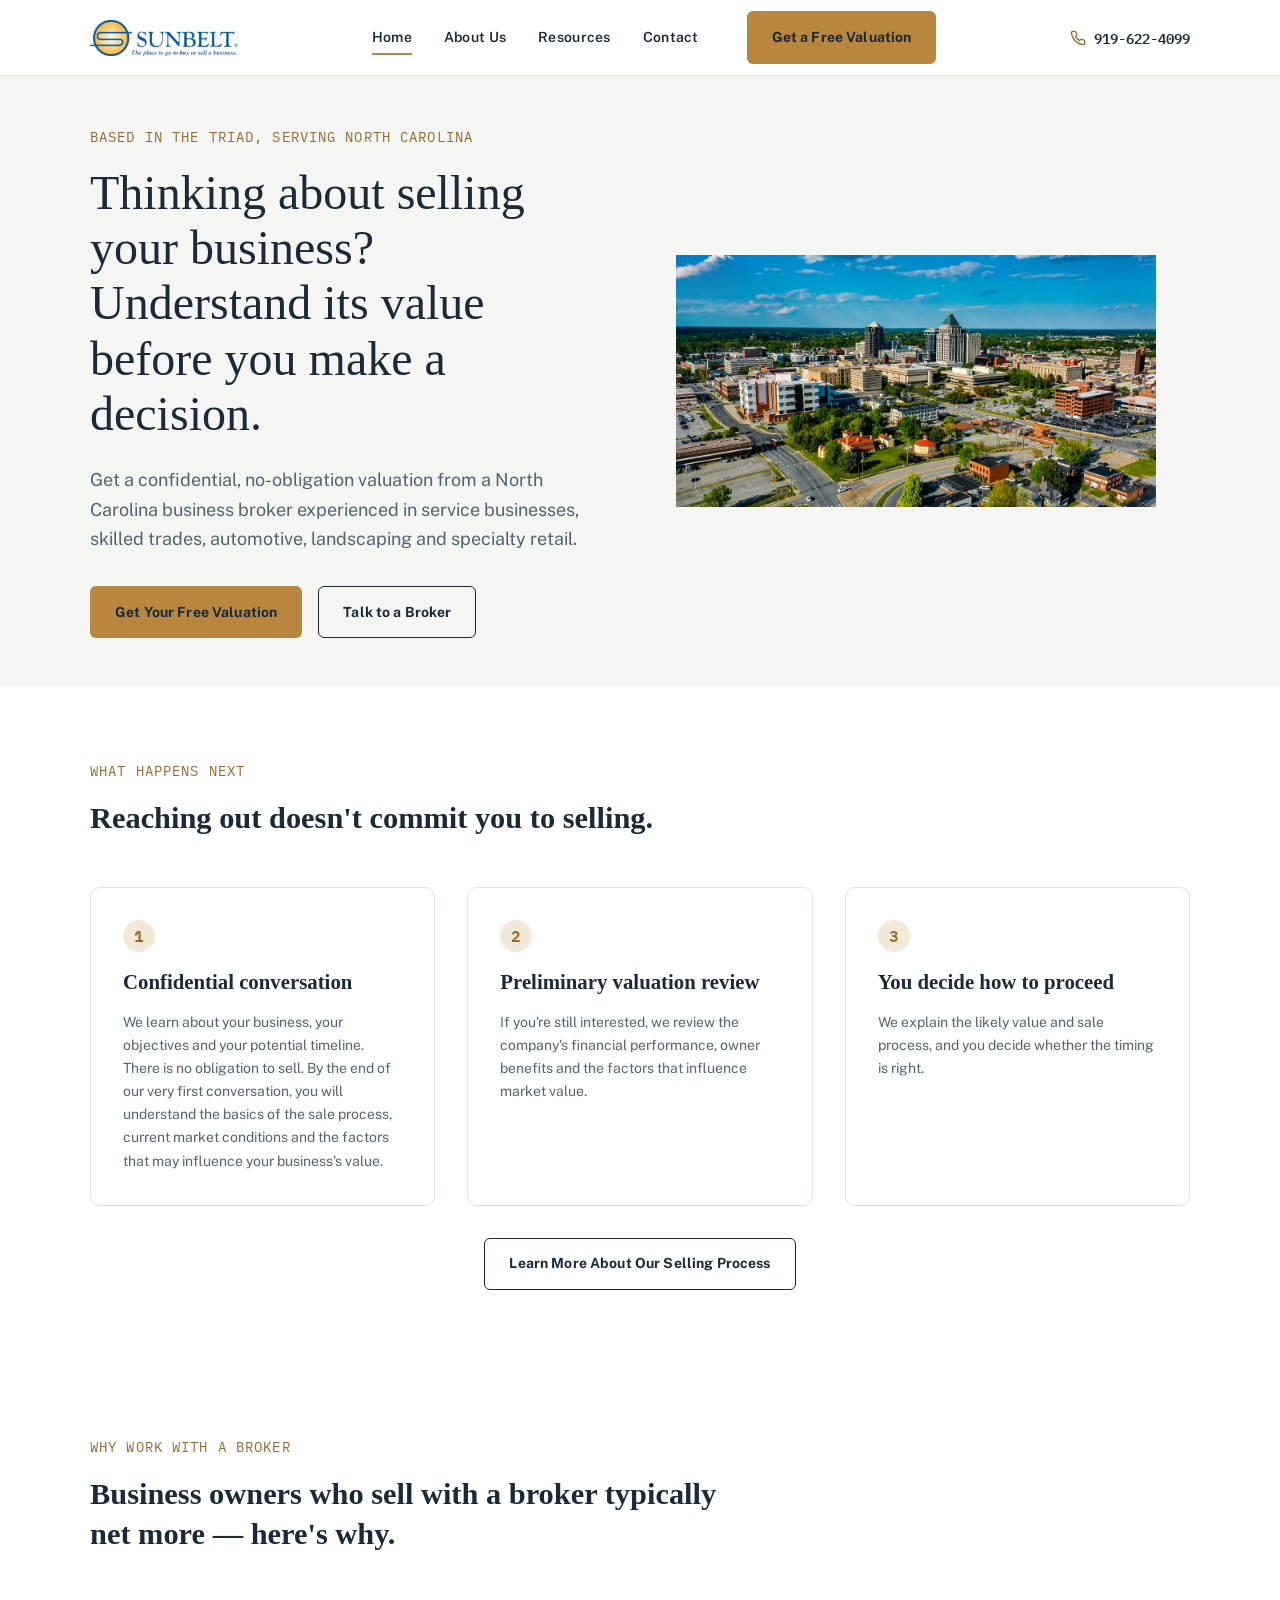
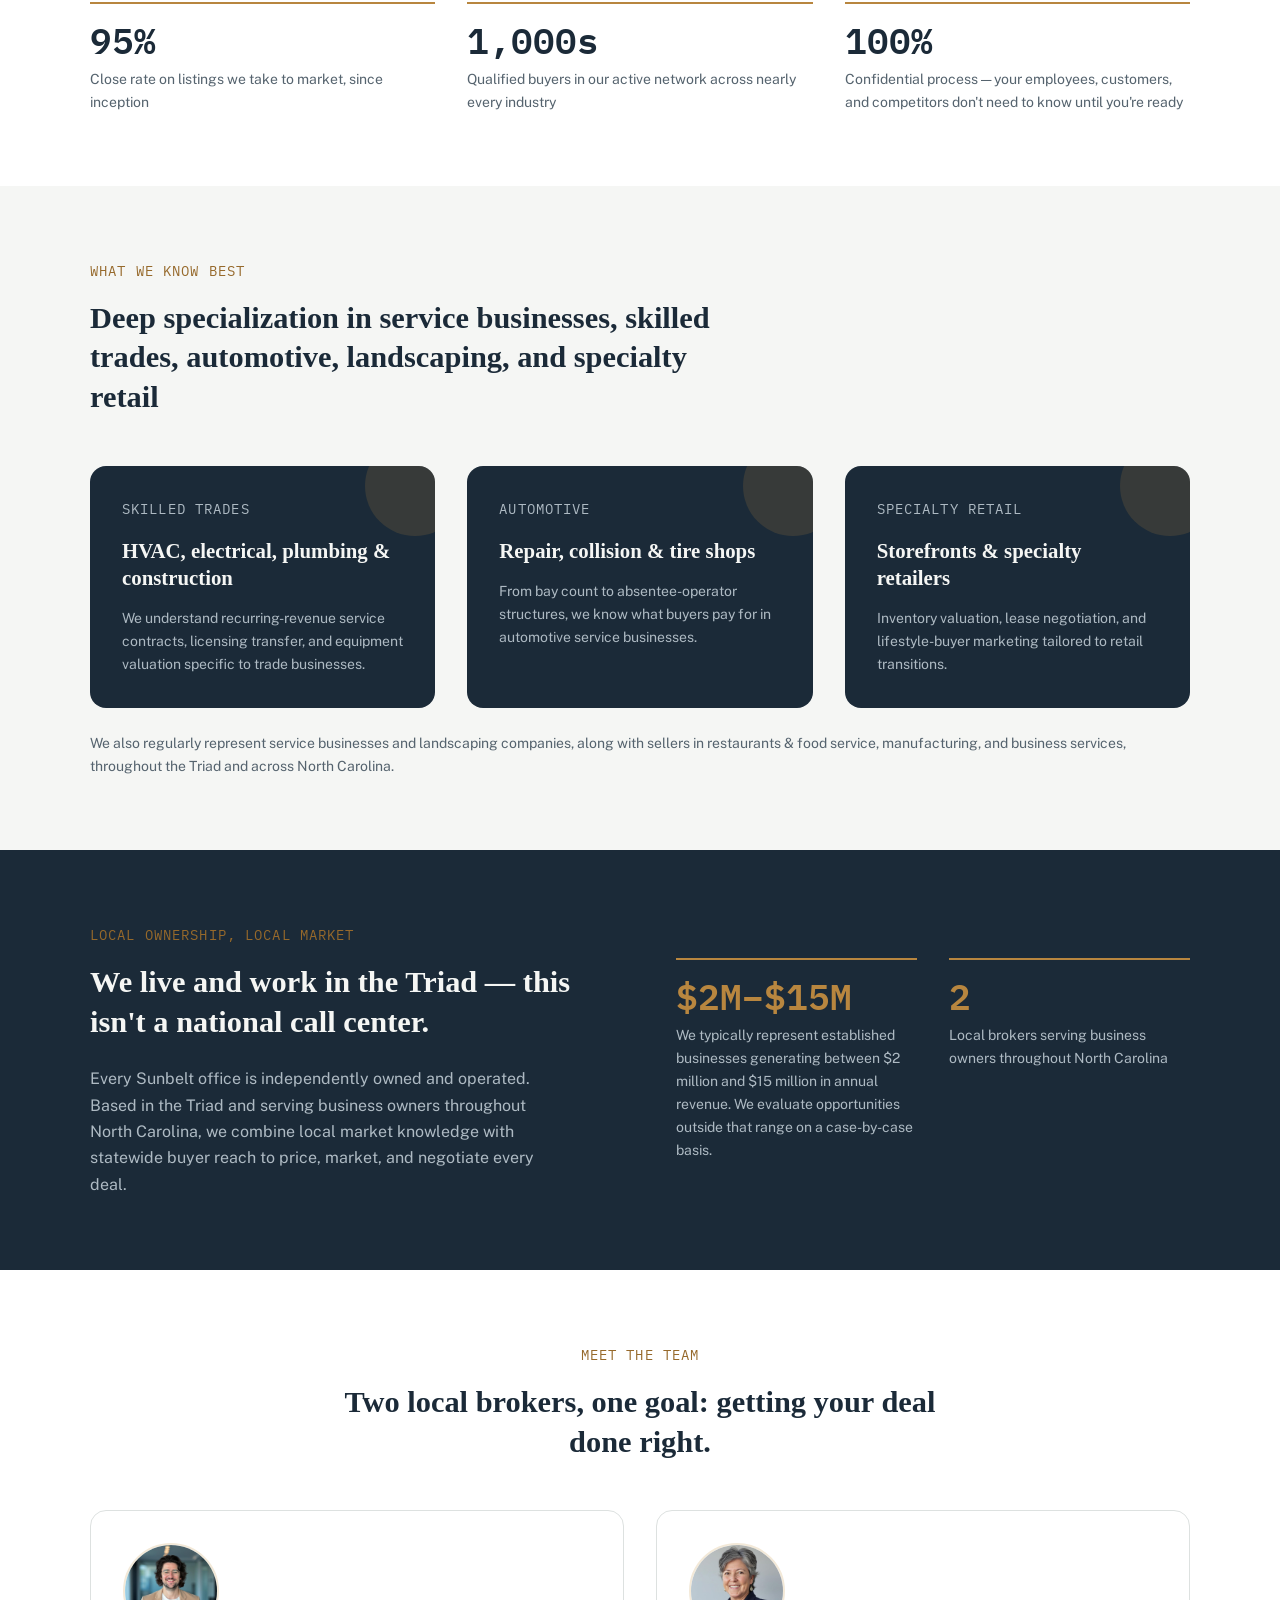
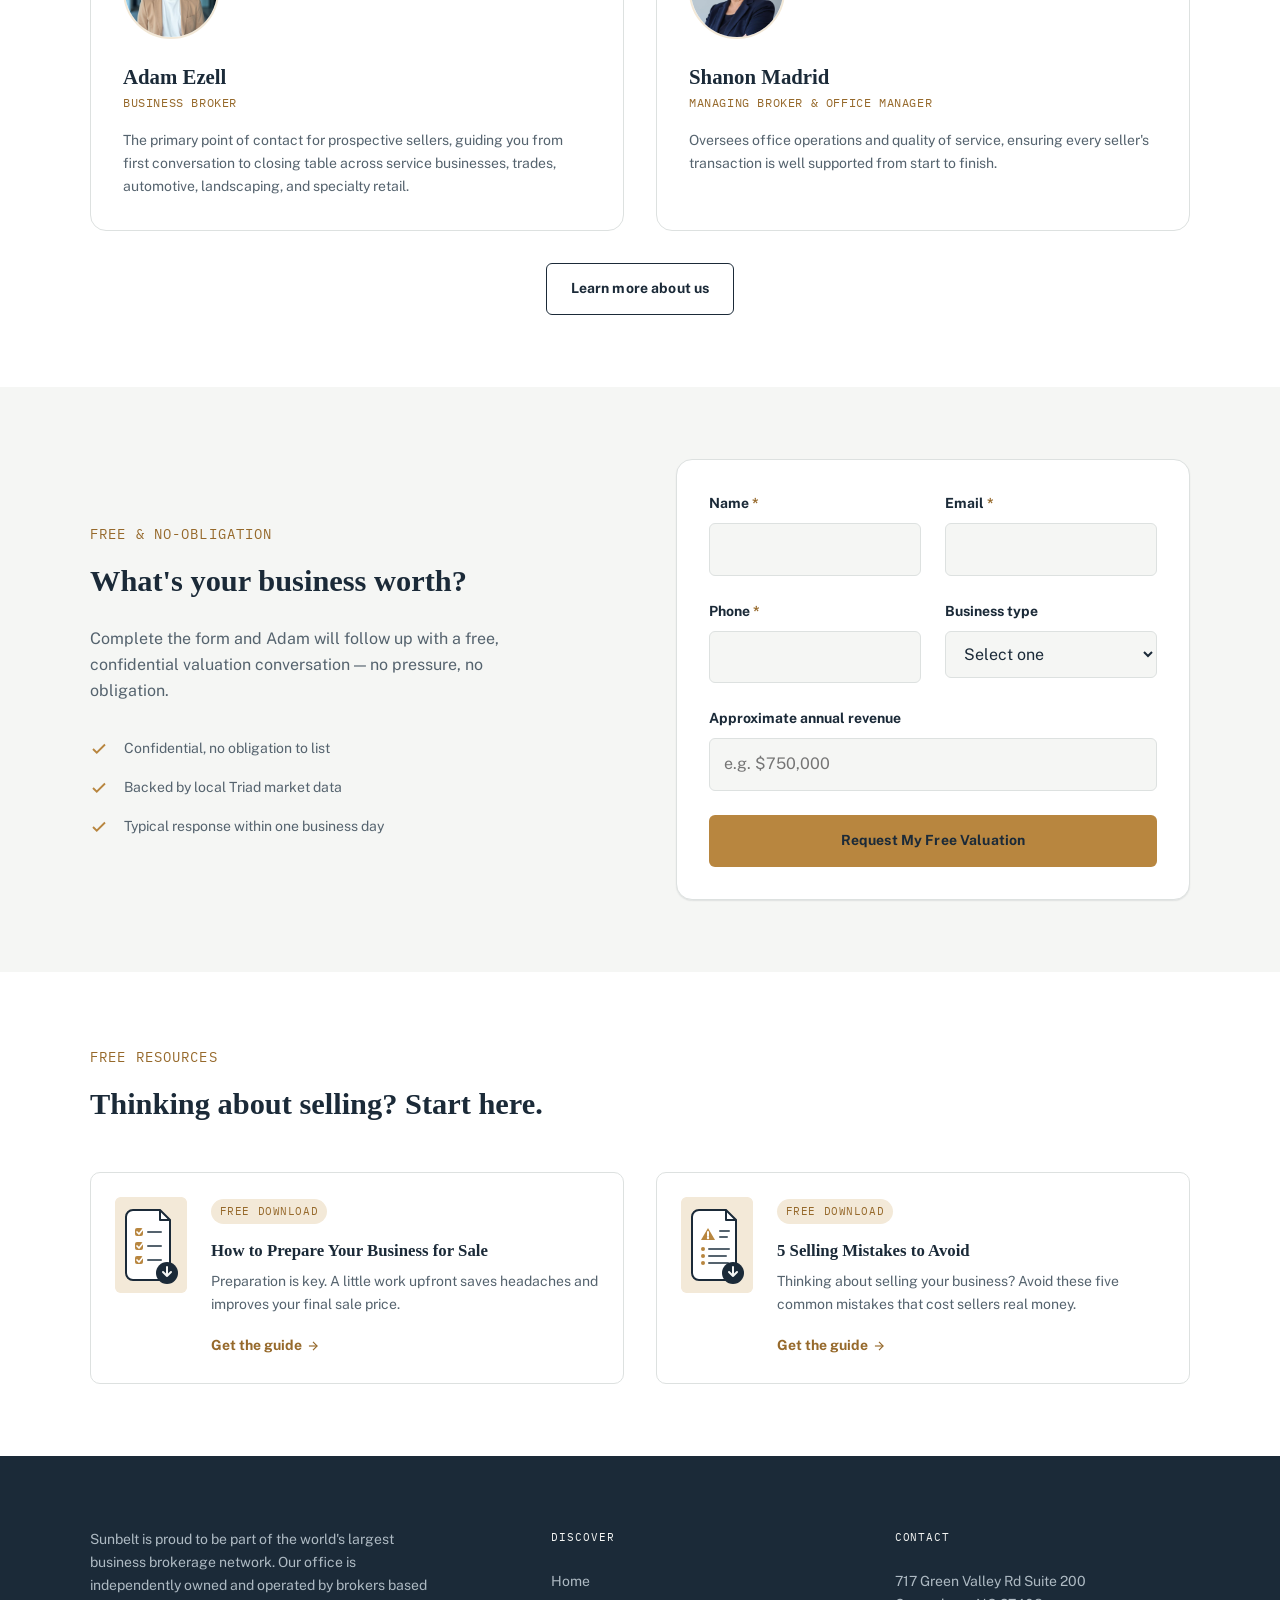
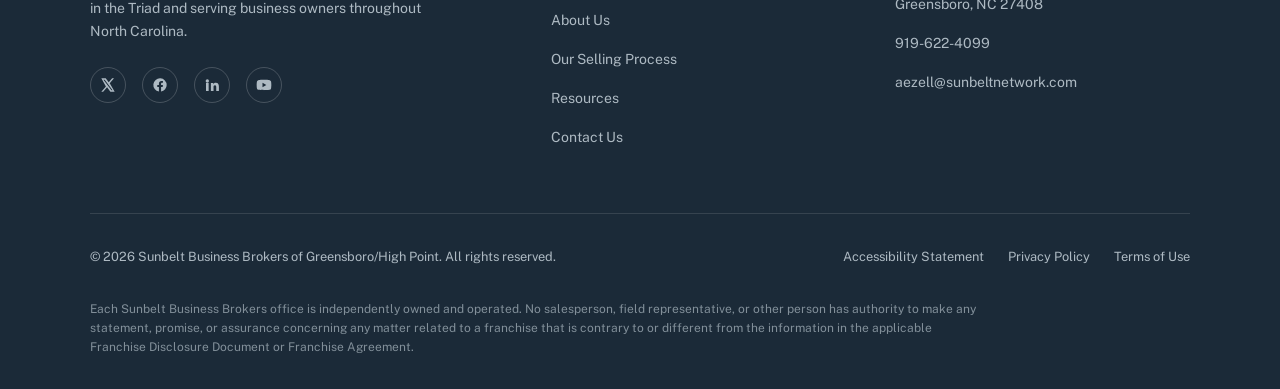
==== commit e65ccf37: "Removed the confidentiality note due to redundancy on the index page contact form." ====
--- a/index.html
+++ b/index.html
@@ -267,10 +267,6 @@
               <span class="text-secondary" style="font-size:var(--fs-small);">Typical response within one business day</span>
             </li>
           </ul>
-          <p class="confidentiality-note">
-            <svg width="18" height="18" viewBox="0 0 24 24" fill="none" stroke="currentColor" stroke-width="2" aria-hidden="true"><rect x="3" y="11" width="18" height="10" rx="2"/><path d="M7 11V7a5 5 0 0 1 10 0v4"/></svg>
-            <span>Your information will remain confidential and will not be shared with employees, customers or prospective buyers without your authorization.</span>
-          </p>
         </div>
 
         <div class="form-card" data-reveal>
